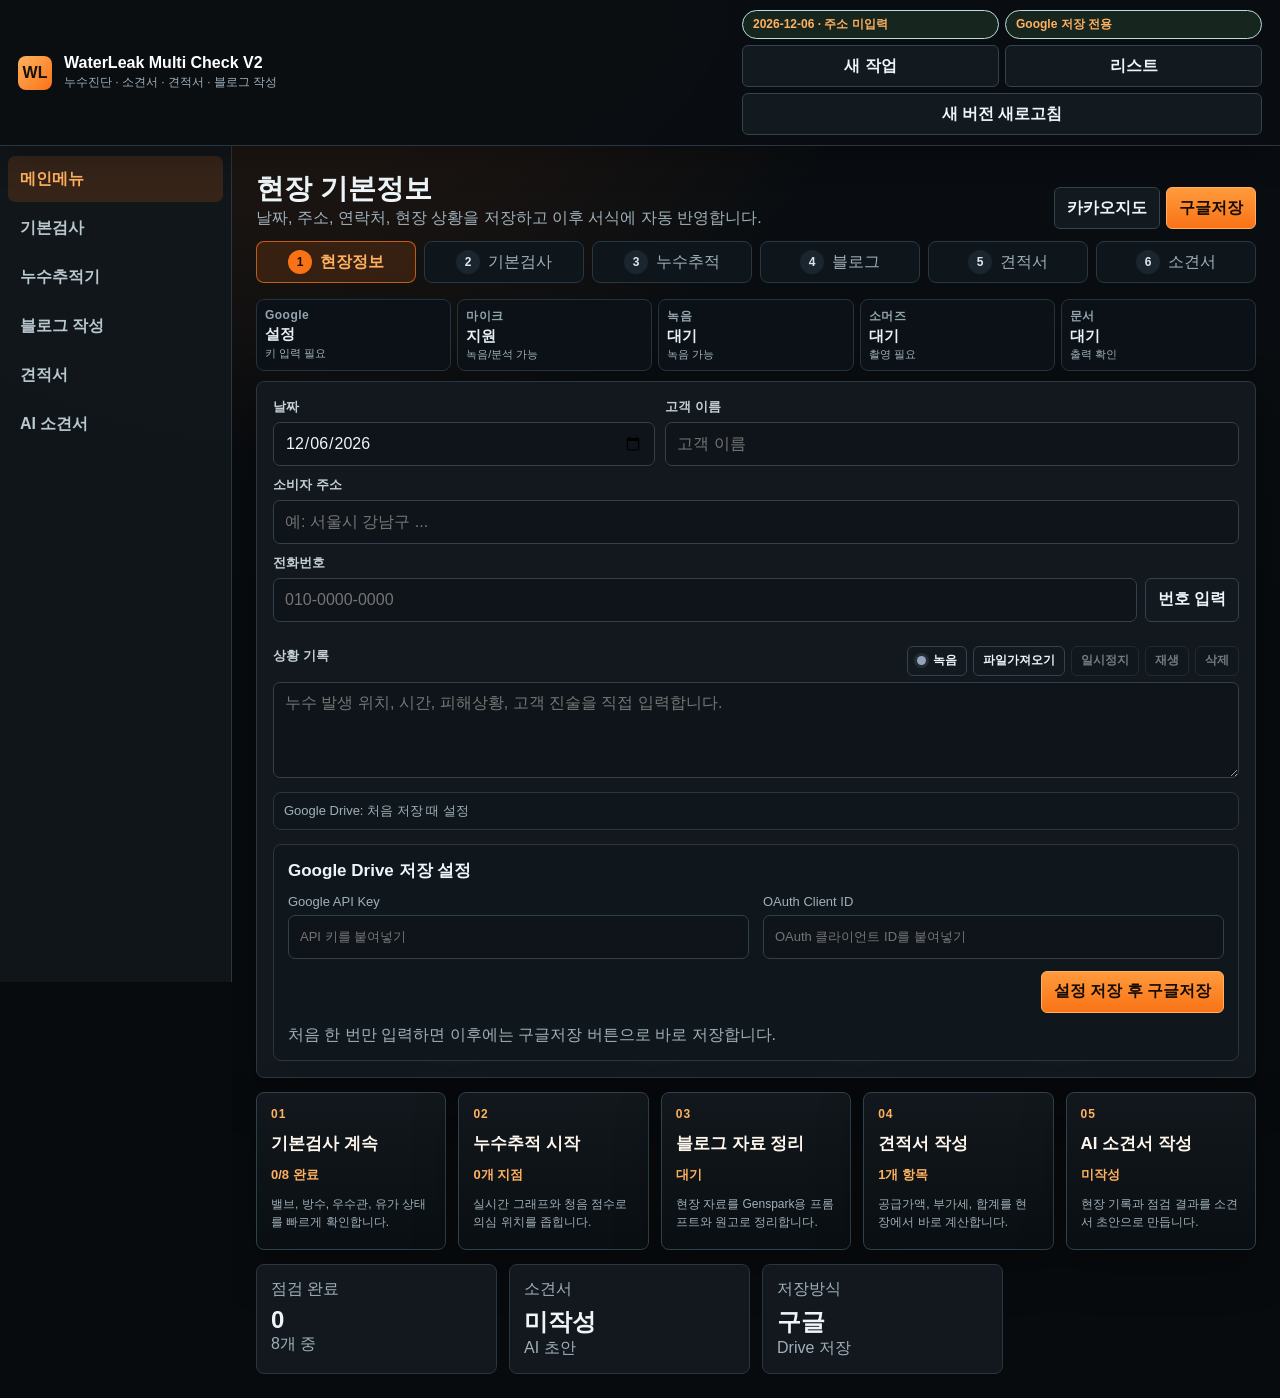
==== index.html @ 3a415f3c "Sync estimate labels for statement title" ====
<!doctype html>
<html lang="ko">
  <head>
    <meta charset="UTF-8" />
    <meta name="viewport" content="width=device-width, initial-scale=1.0" />
    <title>WaterLeak Multi Check V2</title>
    <meta name="theme-color" content="#080b0e" />
    <link rel="stylesheet" href="./styles.css?v=20260610-estimate-statement-labels" />
  </head>
  <body>
    <div id="app"></div>
    <script>
      window.addEventListener("error", function (event) {
        var app = document.getElementById("app");
        if (app && !app.innerHTML) {
          app.innerHTML = "<pre style=\"padding:16px;white-space:pre-wrap;color:#f87171;background:#080b0e;\">앱 실행 오류: " + event.message + "</pre>";
        }
      });
      window.addEventListener("unhandledrejection", function (event) {
        var app = document.getElementById("app");
        if (app && !app.innerHTML) {
          app.innerHTML = "<pre style=\"padding:16px;white-space:pre-wrap;color:#f87171;background:#080b0e;\">앱 실행 오류: " + (event.reason && event.reason.message ? event.reason.message : event.reason) + "</pre>";
        }
      });
    </script>
    <script src="./app.js?v=20260610-estimate-statement-labels"></script>
  </body>
</html>
---- styles.css ----
:root {
  --bg: #080b0e;
  --panel: #12181d;
  --panel-strong: #182129;
  --ink: #eef5f8;
  --muted: #9fb0ba;
  --line: #2a3640;
  --primary: #f97316;
  --primary-dark: #ea580c;
  --accent: #ff9b3d;
  --danger: #ef4444;
  --ok: #22c55e;
  --soft: #17251f;
  --blue: #38bdf8;
  --shadow: 0 18px 44px rgba(0, 0, 0, 0.34);
  --topbar-h: 64px;
  --sidebar-w: 232px;
}

* {
  box-sizing: border-box;
}

body {
  margin: 0;
  overflow-x: hidden;
  background:
    radial-gradient(circle at 22% -12%, rgba(249, 115, 22, 0.16), transparent 34%),
    linear-gradient(180deg, #0a0e12 0%, var(--bg) 48%);
  color: var(--ink);
  font-family: "Malgun Gothic", "Apple SD Gothic Neo", "Segoe UI", sans-serif;
}

button,
input,
select,
textarea {
  font: inherit;
}

button {
  cursor: pointer;
}

.shell {
  min-height: 100vh;
  max-width: 100vw;
  overflow-x: hidden;
}

.topbar {
  align-items: center;
  background: rgba(10, 14, 18, 0.95);
  border-bottom: 1px solid var(--line);
  box-shadow: 0 12px 30px rgba(0, 0, 0, 0.24);
  color: #fff;
  display: flex;
  gap: 16px;
  justify-content: space-between;
  min-height: var(--topbar-h);
  padding: 10px 18px;
  position: sticky;
  top: 0;
  z-index: 50;
  backdrop-filter: blur(14px);
}

.brand {
  align-items: center;
  display: flex;
  gap: 12px;
  min-width: 230px;
}

.brand-mark {
  align-items: center;
  background: linear-gradient(135deg, #ffb15f, #f97316);
  border-radius: 8px;
  color: #14100a;
  display: inline-flex;
  font-weight: 800;
  height: 34px;
  justify-content: center;
  width: 34px;
}

.brand small {
  color: #9fb0ba;
  display: block;
  font-size: 12px;
  margin-top: 2px;
}

.top-actions {
  align-items: center;
  display: grid;
  gap: 6px;
  grid-template-columns: repeat(2, minmax(0, 1fr));
  justify-content: flex-end;
  min-width: min(520px, 52vw);
}

.top-actions .status-pill {
  max-width: none;
  min-width: 0;
  overflow: hidden;
  text-overflow: ellipsis;
  white-space: nowrap;
}

.top-actions .btn {
  padding-left: 8px;
  padding-right: 8px;
  width: 100%;
}

.top-new-job {
  grid-column: 1;
}

.top-job-list {
  grid-column: 2;
}

.top-refresh {
  grid-column: 1 / -1;
}

.quick-list-backdrop {
  background: rgba(7, 19, 22, 0.48);
  inset: 0;
  padding: 14px;
  position: fixed;
  z-index: 120;
}

.quick-list-box {
  background: var(--panel);
  border: 1px solid var(--line);
  border-radius: 8px;
  box-shadow: 0 24px 70px rgba(15, 23, 42, 0.28);
  display: grid;
  gap: 12px;
  margin: 28px auto;
  max-height: calc(100vh - 56px);
  max-width: 1180px;
  overflow: auto;
  padding: 16px;
}

.quick-list-head {
  align-items: center;
  display: flex;
  gap: 12px;
  justify-content: space-between;
}

.quick-list-actions {
  display: flex;
  flex-wrap: wrap;
  gap: 6px;
  justify-content: flex-end;
}

.quick-list-search {
  align-items: center;
  display: grid;
  gap: 8px;
  grid-template-columns: minmax(180px, 1fr) auto auto auto;
}

.quick-list-search input {
  border: 1px solid var(--line);
  border-radius: 6px;
  min-height: 38px;
  padding: 8px 10px;
}

.phone-input-row {
  display: grid;
  gap: 8px;
  grid-template-columns: minmax(0, 1fr) auto;
}

.quick-list-head h2 {
  margin: 0 0 4px;
}

.quick-list-items {
  border-top: 1px solid var(--line);
  display: grid;
  gap: 6px;
  padding: 8px;
}

.quick-list-item {
  background: #10171c;
  border: 1px solid var(--line);
  border-radius: 6px;
  color: var(--ink);
  display: grid;
  gap: 8px;
  grid-template-columns: minmax(0, 1fr) auto;
  padding: 8px;
  text-align: left;
}

.quick-list-main {
  background: transparent;
  border: 0;
  color: inherit;
  cursor: pointer;
  display: grid;
  gap: 3px;
  min-width: 0;
  padding: 0;
  text-align: left;
}

.quick-list-item-actions {
  align-items: center;
  display: flex;
  gap: 6px;
}

.quick-list-item.active {
  background: rgba(249, 115, 22, 0.14);
  border-color: rgba(249, 115, 22, 0.7);
}

.quick-list-main strong,
.quick-list-main span {
  overflow: hidden;
  text-overflow: ellipsis;
  white-space: nowrap;
}

.quick-list-main span {
  color: var(--muted);
  font-size: 12px;
}

.quick-calendar-panel,
.quick-result-panel {
  background: #0f161b;
  border: 1px solid var(--line);
  border-radius: 8px;
  display: grid;
  gap: 10px;
  padding: 12px;
}

.quick-calendar-head {
  align-items: center;
  display: grid;
  gap: 8px;
  grid-template-columns: auto 1fr auto;
}

.quick-calendar-head h3,
.quick-result-panel h3,
.quick-date-results h3 {
  margin: 0;
  text-align: center;
}

.quick-calendar-weekdays,
.quick-calendar-grid {
  display: grid;
  gap: 6px;
  grid-template-columns: repeat(7, minmax(0, 1fr));
}

.quick-calendar-weekdays b {
  color: var(--muted);
  font-size: 12px;
  text-align: center;
}

.quick-calendar-day {
  background: #11191f;
  border: 1px solid var(--line);
  border-radius: 7px;
  color: var(--ink);
  display: grid;
  gap: 3px;
  min-height: 58px;
  padding: 7px;
  text-align: left;
}

.quick-calendar-day:disabled {
  color: #9ca3af;
}

.quick-calendar-day.has-work {
  background: rgba(249, 115, 22, 0.15);
  border-color: rgba(249, 115, 22, 0.62);
  cursor: pointer;
}

.quick-calendar-day.selected {
  box-shadow: 0 0 0 3px rgba(249, 115, 22, 0.22);
}

.quick-calendar-day strong {
  color: #ffb15f;
  font-size: 13px;
}

.quick-calendar-day.empty {
  background: transparent;
  border: 0;
}

.quick-date-results {
  background: #10171c;
  border: 1px solid var(--line);
  border-radius: 8px;
  display: grid;
  gap: 8px;
  padding: 10px;
}

.layout {
  display: grid;
  grid-template-columns: var(--sidebar-w) 1fr;
}

.sidebar {
  background: rgba(17, 22, 27, 0.96);
  border-right: 1px solid var(--line);
  color: #fff;
  min-height: calc(100vh - var(--topbar-h));
  padding: 10px 8px;
  position: sticky;
  top: var(--topbar-h);
  height: calc(100vh - var(--topbar-h));
  overflow-y: auto;
}

.nav-button {
  align-items: center;
  background: transparent;
  border: 0;
  border-radius: 7px;
  color: #b9c8cf;
  display: flex;
  gap: 8px;
  min-height: 46px;
  padding: 10px 12px;
  text-align: left;
  width: 100%;
  font-weight: 700;
  line-height: 1.35;
  margin-bottom: 3px;
  overflow: visible;
}

.nav-button:hover,
.nav-button.active {
  background: rgba(249, 115, 22, 0.16);
  color: #ffb15f;
}

.content {
  overflow: clip;
  padding: 22px;
  touch-action: pan-y;
}

.view-stage {
  animation-duration: 450ms;
  animation-fill-mode: both;
  animation-timing-function: cubic-bezier(0.2, 0.78, 0.22, 1);
  min-height: calc(100vh - 106px);
  min-width: 0;
  will-change: transform, opacity;
}

.panel,
.card,
.field,
.section-head,
.toolbar,
.command-deck,
.tracker-v2-workbench,
.pdf-preview-page,
.estimate-form {
  min-width: 0;
}

.view-stage.slide-in-right {
  animation-name: slideInFromRight;
}

.view-stage.slide-in-left {
  animation-name: slideInFromLeft;
}

.view-stage.slide-out-left {
  animation-name: slideOutToLeft;
}

.view-stage.slide-out-right {
  animation-name: slideOutToRight;
}

@keyframes slideInFromRight {
  from {
    opacity: 0.68;
    transform: translateX(46px);
  }
  to {
    opacity: 1;
    transform: translateX(0);
  }
}

@keyframes slideInFromLeft {
  from {
    opacity: 0.68;
    transform: translateX(-46px);
  }
  to {
    opacity: 1;
    transform: translateX(0);
  }
}

@keyframes slideOutToLeft {
  from {
    opacity: 1;
    transform: translateX(0);
  }
  to {
    opacity: 0.68;
    transform: translateX(-46px);
  }
}

@keyframes slideOutToRight {
  from {
    opacity: 1;
    transform: translateX(0);
  }
  to {
    opacity: 0.68;
    transform: translateX(46px);
  }
}

.section-head {
  align-items: flex-end;
  display: flex;
  gap: 14px;
  justify-content: space-between;
  margin-bottom: 16px;
}

.section-head > div:first-child {
  min-width: 220px;
}

.field-step-strip {
  display: grid;
  gap: 8px;
  grid-template-columns: repeat(6, minmax(0, 1fr));
  margin: -4px 0 16px;
}

.field-step-strip button {
  align-items: center;
  background: #0f161b;
  border: 1px solid #283842;
  border-radius: 8px;
  color: var(--muted);
  cursor: pointer;
  display: flex;
  gap: 8px;
  justify-content: center;
  min-height: 42px;
  padding: 8px 10px;
  white-space: nowrap;
}

.field-step-strip b {
  align-items: center;
  background: #1b252d;
  border-radius: 999px;
  color: #d9e6eb;
  display: inline-flex;
  flex: 0 0 auto;
  font-size: 12px;
  height: 24px;
  justify-content: center;
  width: 24px;
}

.field-step-strip button.active {
  background: rgba(249, 115, 22, 0.15);
  border-color: rgba(249, 115, 22, 0.72);
  color: #ffb15f;
  font-weight: 900;
}

.field-step-strip button.active b {
  background: #f97316;
  color: #160d05;
}

.command-deck {
  display: grid;
  gap: 12px;
  grid-template-columns: repeat(5, minmax(0, 1fr));
  margin-top: 14px;
}

.command-card {
  background:
    linear-gradient(180deg, rgba(18, 24, 29, 0.98), rgba(10, 15, 19, 0.98)),
    radial-gradient(circle at 100% 0%, rgba(249, 115, 22, 0.14), transparent 34%);
  border: 1px solid #2f414c;
  border-radius: 8px;
  box-shadow: var(--shadow);
  color: var(--ink);
  display: grid;
  gap: 8px;
  min-height: 158px;
  padding: 14px;
  text-align: left;
}

.command-card span {
  color: #ffb15f;
  font-size: 12px;
  font-weight: 900;
  letter-spacing: 0.08em;
}

.command-card strong {
  color: #fff7ed;
  font-size: 17px;
}

.command-card b {
  color: #ffb15f;
  font-size: 13px;
}

.command-card small {
  color: var(--muted);
  font-size: 12px;
  line-height: 1.55;
}

.command-card:hover,
.command-card:focus-visible {
  border-color: rgba(249, 115, 22, 0.75);
  outline: none;
  transform: translateY(-1px);
}

h1,
h2,
h3 {
  margin: 0;
}

h1 {
  font-size: 28px;
  letter-spacing: 0;
}

h2 {
  font-size: 19px;
}

h3 {
  font-size: 16px;
}

p {
  margin: 0;
}

.muted {
  color: var(--muted);
}

.grid {
  display: grid;
  gap: 14px;
}

.grid.two {
  grid-template-columns: repeat(2, minmax(0, 1fr));
}

.grid.three {
  grid-template-columns: repeat(3, minmax(0, 1fr));
}

.info-grid {
  display: grid;
  gap: 10px;
  grid-template-columns: minmax(140px, 0.8fr) minmax(260px, 2fr) minmax(160px, 1fr);
}

.dashboard-info-grid {
  grid-template-columns: minmax(140px, 0.8fr) minmax(220px, 1.2fr);
}

.dashboard-info-grid .info-address,
.dashboard-info-grid .info-phone {
  grid-column: 1 / -1;
}

.field-readiness-panel {
  display: grid;
  gap: 6px;
  grid-template-columns: repeat(5, minmax(0, 1fr));
  margin-bottom: 10px;
}

.field-readiness-panel div {
  background: #0b1116;
  border: 1px solid #24343d;
  border-radius: 8px;
  display: grid;
  gap: 2px;
  min-height: 64px;
  padding: 8px;
}

.field-readiness-panel div.attention {
  background: rgba(249, 115, 22, 0.1);
  border-color: rgba(249, 115, 22, 0.44);
}

.field-readiness-panel span {
  color: #91a5ae;
  font-size: 12px;
  font-weight: 800;
  letter-spacing: 0.04em;
}

.field-readiness-panel b {
  color: #e7f0f3;
  font-size: 15px;
}

.field-readiness-panel div.attention b {
  color: #ffb15f;
}

.field-readiness-panel small {
  color: var(--muted);
  font-size: 11px;
  line-height: 1.25;
}

.panel,
.card {
  background: var(--panel);
  border: 1px solid var(--line);
  border-radius: 8px;
  box-shadow: var(--shadow);
}

.panel {
  padding: 16px;
}

.card {
  padding: 14px;
}

.field {
  display: grid;
  gap: 6px;
}

.field-head {
  align-items: center;
  display: flex;
  gap: 10px;
  justify-content: space-between;
}

.field label {
  color: #c4d0d6;
  font-size: 13px;
  font-weight: 700;
}

input,
select,
textarea {
  background: #0e1419;
  border: 1px solid #31404a;
  border-radius: 7px;
  color: var(--ink);
  min-height: 44px;
  padding: 10px 11px;
  width: 100%;
}

textarea {
  min-height: 96px;
  resize: vertical;
}

textarea[data-job-field="report"] {
  min-height: min(64vh, 680px);
}

.toolbar {
  align-items: center;
  display: flex;
  flex-wrap: wrap;
  gap: 6px;
  justify-content: flex-end;
}

.toolbar-break {
  flex-basis: 100%;
  height: 0;
}

.toolbar-fill {
  flex: 1 1 auto;
}

.tracker-toolbar {
  display: grid;
  grid-template-columns: minmax(180px, 1fr) minmax(160px, 0.8fr) minmax(180px, auto) auto auto auto auto;
  width: 100%;
}

.tracker-analysis-btn {
  width: 100%;
}

.pipe-material-btn {
  align-content: center;
  display: grid;
  gap: 1px;
  line-height: 1.1;
  min-height: 42px;
  width: 100%;
}

.pipe-material-btn span {
  color: var(--muted);
  font-size: 11px;
  font-weight: 700;
}

.pipe-material-btn strong {
  color: var(--ink);
  font-size: 14px;
}

.mini-actions {
  display: flex;
  flex-wrap: wrap;
  gap: 6px;
  margin-top: 10px;
}

.mini-actions .btn {
  font-size: 12px;
  min-height: 30px;
  padding: 5px 9px;
}

.record-btn,
.clear-btn {
  align-items: center;
}

.voice-icon {
  border-radius: 50%;
  display: inline-block;
  height: 9px;
  width: 9px;
}

.voice-icon.red {
  background: #dc2626;
  box-shadow: 0 0 0 3px rgba(220, 38, 38, 0.14);
}

.voice-icon.blue {
  background: #2563eb;
  box-shadow: 0 0 0 3px rgba(37, 99, 235, 0.16);
}

.voice-icon.pulse {
  animation: recordingPulse 0.95s ease-in-out infinite;
}

.voice-icon.idle {
  background: #94a3b8;
  box-shadow: 0 0 0 3px rgba(148, 163, 184, 0.14);
}

@keyframes recordingPulse {
  0%,
  100% {
    box-shadow: 0 0 0 3px rgba(37, 99, 235, 0.18);
    transform: scale(1);
  }
  50% {
    box-shadow: 0 0 0 7px rgba(37, 99, 235, 0.28);
    transform: scale(1.16);
  }
}

.record-btn {
  border-color: #fecaca;
  color: #b91c1c;
}

.record-btn.saved {
  border-color: #bfdbfe;
  color: #1d4ed8;
}

.record-btn.recording {
  background: #fff1f2;
}

.listen-btn {
  border-color: #bfdbfe;
  color: #1d4ed8;
}

.pause-btn {
  border-color: #fde68a;
  color: #92400e;
}

.clear-btn {
  border-color: #e5e7eb;
  color: #4b5563;
}

.btn:disabled {
  cursor: default;
  opacity: 0.45;
}

.app-toast {
  background: rgba(15, 23, 42, 0.94);
  border-radius: 8px;
  bottom: 24px;
  box-shadow: 0 12px 28px rgba(15, 23, 42, 0.24);
  color: #fff;
  font-weight: 700;
  left: 50%;
  max-width: min(520px, calc(100vw - 32px));
  opacity: 0;
  padding: 12px 16px;
  pointer-events: none;
  position: fixed;
  text-align: center;
  transform: translate(-50%, 12px);
  transition: opacity 160ms ease, transform 160ms ease;
  z-index: 100;
}

.app-toast.show {
  opacity: 1;
  transform: translate(-50%, 0);
}


.btn {
  align-items: center;
  border: 1px solid transparent;
  border-radius: 6px;
  display: inline-flex;
  gap: 7px;
  justify-content: center;
  min-height: 42px;
  padding: 9px 12px;
  white-space: nowrap;
  font-weight: 800;
}

.import-file-btn {
  cursor: pointer;
  position: relative;
}

.import-file-btn input {
  height: 1px;
  opacity: 0;
  pointer-events: none;
  position: absolute;
  width: 1px;
}

.audio-input-status {
  background: #121a20;
  border: 1px solid #34434d;
  border-radius: 6px;
  color: var(--ink);
  display: inline-flex;
  align-items: center;
  justify-content: center;
  font-weight: 800;
  line-height: 1.2;
  max-width: 100%;
  min-height: 42px;
  min-width: 170px;
  overflow: hidden;
  padding: 8px 10px;
  text-overflow: ellipsis;
  white-space: nowrap;
}

.audio-input-status.ready {
  background: rgba(34, 197, 94, 0.14);
  border-color: rgba(34, 197, 94, 0.55);
  color: #bbf7d0;
}

.audio-input-status.warn {
  background: rgba(239, 68, 68, 0.13);
  border-color: rgba(239, 68, 68, 0.56);
  color: #fecaca;
}

.btn.primary {
  background: linear-gradient(180deg, #ff9b3d, var(--primary));
  color: #160d05;
  border-color: #ffb15f;
}

.btn.primary:hover {
  background: var(--primary-dark);
}

.btn.ghost {
  background: #121a20;
  border-color: #34434d;
  color: var(--ink);
}

.btn.warn {
  background: #2a1511;
  border-color: #9a3412;
  color: var(--danger);
}

.status-pill {
  align-items: center;
  background: var(--soft);
  border: 1px solid #b8ded8;
  border-radius: 999px;
  color: #ffb15f;
  display: inline-flex;
  font-size: 12px;
  font-weight: 700;
  min-height: 28px;
  padding: 5px 10px;
}

.check-list {
  display: grid;
  gap: 8px;
}

.check-row {
  align-items: center;
  background: #10171c;
  border: 1px solid var(--line);
  border-radius: 8px;
  display: grid;
  gap: 8px;
  grid-template-columns: auto 1fr minmax(132px, 0.28fr);
  padding: 10px 12px;
}

.check-row:first-of-type {
  background: rgba(249, 115, 22, 0.11);
  border-color: rgba(249, 115, 22, 0.5);
}

.check-row input[type="checkbox"] {
  height: 20px;
  margin: 2px 0 0;
  min-height: 20px;
  width: 20px;
}

.check-row strong {
  display: block;
  margin-bottom: 4px;
}

.pipe-leak-type-box {
  align-items: center;
  background: rgba(249, 115, 22, 0.08);
  border: 1px solid rgba(249, 115, 22, 0.32);
  border-radius: 8px;
  display: flex;
  flex-wrap: wrap;
  gap: 8px;
  margin-top: 10px;
  padding: 8px;
}

.pipe-leak-type-box > span {
  color: #ffb15f;
  flex: 1 0 100%;
  font-size: 12px;
  font-weight: 800;
}

.pipe-leak-type-box label {
  align-items: center;
  background: #10171c;
  border: 1px solid #2f414c;
  border-radius: 999px;
  color: #d9e6eb;
  display: inline-flex;
  gap: 5px;
  min-height: 34px;
  padding: 5px 10px;
}

.pipe-leak-type-box input {
  min-height: auto;
  width: auto;
}

.check-result select {
  min-height: 36px;
  padding: 7px 9px;
}

.meter-cards {
  display: grid;
  gap: 12px;
  grid-template-columns: repeat(4, minmax(0, 1fr));
}

.metric {
  background: var(--panel);
  border: 1px solid var(--line);
  border-radius: 8px;
  padding: 14px;
}

.metric b {
  display: block;
  font-size: 24px;
  margin-top: 6px;
}

.split {
  display: grid;
  gap: 14px;
  grid-template-columns: 1.25fr 0.75fr;
}

.audio-panel {
  background:
    linear-gradient(180deg, rgba(22, 30, 36, 0.98), rgba(7, 13, 17, 0.98)),
    radial-gradient(circle at 82% 0%, rgba(249, 115, 22, 0.18), transparent 32%);
  border: 1px solid #2f4652;
  border-radius: 8px;
  color: #e8fbff;
  padding: 16px;
  box-shadow: inset 0 0 0 1px rgba(255, 255, 255, 0.03), 0 18px 44px rgba(0, 0, 0, 0.28);
}

.audio-panel-head {
  align-items: center;
  display: grid;
  gap: 10px;
  grid-template-columns: minmax(0, 1fr) minmax(156px, 310px);
  margin-bottom: 10px;
}

.audio-panel-head h2 {
  min-width: 0;
}

.peak-status {
  display: block;
  font-size: clamp(10px, 2.6vw, 12px);
  line-height: 1.1;
  max-width: 100%;
  min-height: 34px;
  overflow: hidden;
  padding: 10px 9px;
  text-align: center;
  text-overflow: ellipsis;
  white-space: nowrap;
}

.spectrum-wrap {
  position: relative;
}

.leak-score-overlay {
  align-items: center;
  background: rgba(7, 13, 17, 0.88);
  border: 1px solid rgba(159, 194, 200, 0.45);
  border-radius: 12px;
  box-shadow: 0 10px 24px rgba(0, 0, 0, 0.24);
  display: grid;
  gap: 6px;
  justify-items: center;
  padding: 9px;
  position: absolute;
  right: 12px;
  top: 12px;
  z-index: 2;
}

.leak-ai-panel {
  margin-top: 14px;
  background: linear-gradient(180deg, #151d23, #10171c);
}

.leak-ai-head,
.leak-point-item {
  align-items: center;
  display: flex;
  gap: 12px;
  justify-content: space-between;
}

.leak-ai-head {
  margin-bottom: 14px;
}

.leak-ai-head h2,
.leak-point-list h3 {
  margin: 0 0 4px;
}

.leak-risk-badge {
  border-radius: 999px;
  font-size: 13px;
  font-weight: 800;
  padding: 8px 12px;
  white-space: nowrap;
}

.risk-green {
  background: #dcfce7;
  color: #166534;
}

.risk-yellow {
  background: #fef9c3;
  color: #854d0e;
}

.risk-orange {
  background: #ffedd5;
  box-shadow: 0 0 0 4px rgba(249, 115, 22, 0.12);
  color: #c2410c;
}

.risk-danger {
  background: #fee2e2;
  box-shadow: 0 0 0 4px rgba(239, 68, 68, 0.14);
  color: #b91c1c;
}

.leak-score-circle {
  align-items: center;
  background: conic-gradient(var(--score-color, #22c55e) 0deg, var(--score-color, #22c55e) var(--score-deg, 0deg), #e2e8f0 var(--score-deg, 0deg));
  border-radius: 50%;
  color: #0f172a;
  display: flex;
  flex: 0 0 auto;
  height: 96px;
  justify-content: center;
  position: relative;
  width: 96px;
}

.leak-score-circle[data-risk="orange"] {
  box-shadow: 0 0 0 5px rgba(249, 115, 22, 0.18), 0 0 26px rgba(249, 115, 22, 0.22);
}

.leak-score-circle[data-risk="red"] {
  box-shadow: 0 0 0 5px rgba(239, 68, 68, 0.18), 0 0 30px rgba(239, 68, 68, 0.28);
}

.leak-score-circle::before {
  background: #fff;
  border-radius: 50%;
  content: "";
  inset: 9px;
  position: absolute;
}

.leak-score-circle span,
.leak-score-circle small {
  font-weight: 900;
  position: relative;
  z-index: 1;
}

.leak-score-circle span {
  font-size: 30px;
}

.leak-metrics-grid {
  display: grid;
  gap: 10px;
  grid-template-columns: repeat(4, minmax(0, 1fr));
  margin-bottom: 12px;
}

.leak-metrics-grid div {
  background: #0c1217;
  border: 1px solid #263640;
  border-radius: 8px;
  padding: 10px;
}

.leak-metrics-grid span,
.leak-point-item span {
  color: var(--muted);
  display: block;
  font-size: 12px;
}

.leak-save-row {
  display: grid;
  gap: 8px;
  grid-template-columns: minmax(160px, 1fr) auto;
  margin-bottom: 14px;
}

.leak-save-row input {
  border: 1px solid var(--line);
  border-radius: 6px;
  min-height: 38px;
  padding: 8px 10px;
}

.leak-point-list {
  display: grid;
  gap: 8px;
}

.leak-point-item {
  border: 1px solid var(--line);
  border-radius: 8px;
  padding: 10px;
  background: #0f161b;
}

.leak-point-item.green {
  background: rgba(34, 197, 94, 0.13);
}

.leak-point-item.yellow {
  background: rgba(234, 179, 8, 0.14);
}

.leak-point-item.orange {
  background: rgba(249, 115, 22, 0.15);
  border-color: #fdba74;
}

.leak-point-item.red {
  background: rgba(239, 68, 68, 0.16);
  border-color: #fca5a5;
}

.v2-kicker {
  color: #ffb15f;
  font-size: 11px;
  font-weight: 900;
  letter-spacing: 0.08em;
}

.tracker-v2-workbench {
  display: grid;
  gap: 12px;
  grid-template-columns: repeat(2, minmax(0, 1fr));
  margin-top: 14px;
}

.v2-screen {
  background:
    linear-gradient(180deg, rgba(18, 24, 29, 0.98), rgba(10, 15, 19, 0.98)),
    radial-gradient(circle at 92% 0%, rgba(249, 115, 22, 0.12), transparent 34%);
  border: 1px solid #2f414c;
  border-radius: 8px;
  box-shadow: var(--shadow);
  display: grid;
  gap: 12px;
  min-height: 238px;
  padding: 16px;
}

.v2-screen h3 {
  color: #fff7ed;
  font-size: 18px;
  margin-bottom: 4px;
}

.v2-screen p {
  color: var(--muted);
  font-size: 13px;
  line-height: 1.6;
}

.v2-capture-box {
  align-items: center;
  background: #0a1014;
  border: 1px dashed #5a6b75;
  border-radius: 8px;
  color: #d9e6eb;
  display: flex;
  justify-content: space-between;
  min-height: 62px;
  padding: 12px;
}

.v2-capture-box input {
  max-width: 210px;
}

.v2-file-analysis-grid {
  display: grid;
  gap: 8px;
  grid-template-columns: repeat(2, minmax(0, 1fr));
}

.v2-save-line {
  align-items: center;
  display: flex;
  justify-content: flex-start;
  min-height: 62px;
}

.somers-action {
  background: #ff7a00;
  border-color: #ffd0a1;
  box-shadow: 0 0 0 2px rgba(7, 16, 20, 0.95), 0 8px 18px rgba(255, 122, 0, 0.34);
  color: #160d05;
  width: 100%;
}

.somers-action:disabled {
  background: #ff7a00;
  border-color: #ffd0a1;
  color: #160d05;
  opacity: 1;
}

.somers-action:not(:disabled):hover {
  background: #ff8f24;
}

.v2-capture-status {
  display: grid;
  gap: 8px;
}

.v2-capture-status span {
  align-items: center;
  background: #11191f;
  border: 1px solid #24343c;
  border-radius: 8px;
  color: #9fb1b8;
  display: flex;
  justify-content: space-between;
  min-height: 44px;
  padding: 10px 12px;
}

.v2-capture-status b {
  color: #f97316;
}

.v2-capture-status img {
  aspect-ratio: 16 / 9;
  background: #05080a;
  border: 1px solid #263943;
  border-radius: 8px;
  object-fit: cover;
  width: 100%;
}

.v2-analyze-row {
  align-items: center;
  background: rgba(249, 115, 22, 0.08);
  border: 1px solid rgba(249, 115, 22, 0.28);
  border-radius: 8px;
  display: grid;
  gap: 8px;
  grid-template-columns: 1fr;
  padding: 10px;
}

.v2-analyze-row span {
  color: #ffcf9c;
  font-size: 12px;
  font-weight: 800;
  line-height: 1.45;
}

.v2-analyze-row.sound {
  background: rgba(56, 189, 248, 0.08);
  border-color: rgba(56, 189, 248, 0.28);
}

.v2-analyze-row.sound span {
  color: #bae6fd;
}

.v2-ocr-grid,
.v2-save-checks {
  display: grid;
  gap: 8px;
}

.v2-ocr-grid {
  grid-template-columns: repeat(2, minmax(0, 1fr));
}

.v2-ocr-grid span,
.v2-ocr-grid label,
.v2-save-checks span,
.v2-save-checks label {
  background: #0a1014;
  border: 1px solid #2b3b45;
  border-radius: 8px;
  color: var(--muted);
  display: grid;
  gap: 8px;
  min-height: 42px;
  padding: 10px;
}

.v2-ocr-grid b,
.v2-save-checks b {
  color: #ffb15f;
}

.v2-ocr-grid input,
.v2-ocr-grid textarea,
.v2-save-checks input,
.v2-save-checks textarea {
  background: #11191f;
  border-color: #334650;
  margin-top: 4px;
}

.v2-ocr-grid textarea {
  min-height: 76px;
}

.v2-save-checks textarea {
  min-height: 82px;
}

.v2-compare-table {
  display: grid;
  gap: 8px;
  grid-template-columns: repeat(4, minmax(0, 1fr));
}

.v2-compare-table div {
  background: #0a1014;
  border: 1px solid #2b3b45;
  border-radius: 8px;
  display: grid;
  gap: 4px;
  min-height: 104px;
  padding: 10px;
  text-align: center;
}

.v2-compare-table div.filled {
  background: rgba(249, 115, 22, 0.14);
  border-color: rgba(249, 115, 22, 0.62);
}

.v2-compare-table strong {
  color: #ffb15f;
  font-size: 20px;
}

.v2-compare-table span {
  color: var(--muted);
  font-size: 12px;
}

.v2-compare-table b {
  color: #fff7ed;
}

canvas {
  background: #05090c;
  border: 1px solid #34505c;
  border-radius: 7px;
  display: block;
  height: clamp(280px, 34vh, 390px);
  width: 100%;
}

.pressure-dial {
  align-items: center;
  background: conic-gradient(var(--primary) 0deg, var(--accent) 210deg, #dce7ea 210deg);
  border-radius: 50%;
  display: flex;
  height: 164px;
  justify-content: center;
  margin: 8px auto;
  width: 164px;
}

.pressure-dial span {
  align-items: center;
  background: #10171c;
  border-radius: 50%;
  display: flex;
  flex-direction: column;
  font-size: 13px;
  height: 114px;
  justify-content: center;
  width: 114px;
}

.pressure-dial b {
  font-size: 28px;
}

.list {
  border: 1px solid var(--line);
  border-radius: 8px;
  overflow: hidden;
}

.list-item {
  align-items: center;
  background: #10171c;
  border-bottom: 1px solid var(--line);
  display: grid;
  gap: 10px;
  grid-template-columns: 116px 1fr auto;
  padding: 12px;
}

.list-item:last-child {
  border-bottom: 0;
}

.preview {
  background: var(--panel);
  border: 1px solid var(--line);
  border-radius: 8px;
  line-height: 1.7;
  min-height: 260px;
  padding: 18px;
  white-space: pre-wrap;
}

.blog-preview-panel .section-head.compact {
  align-items: center;
  margin-bottom: 12px;
}

.blog-preview {
  min-height: 430px;
}

.blog-main-toolbar {
  display: grid;
  flex: 1 1 360px;
  grid-template-columns: repeat(auto-fit, minmax(138px, 1fr));
  justify-content: stretch;
  max-width: 620px;
  width: 100%;
}

.blog-main-toolbar .btn {
  min-width: 0;
  overflow: hidden;
  padding-left: 8px;
  padding-right: 8px;
  text-overflow: ellipsis;
  width: 100%;
}

.custom-blog-panel {
  margin-bottom: 12px;
}

.custom-blog-panel[open] {
  display: grid;
  gap: 12px;
}

.custom-blog-summary {
  background: var(--panel);
  border: 1px solid var(--line);
  border-radius: 8px;
  color: var(--ink);
  cursor: pointer;
  font-weight: 700;
  list-style: none;
  padding: 11px 14px;
}

.custom-blog-summary::-webkit-details-marker {
  display: none;
}

.custom-blog-summary::before {
  content: "+";
  color: var(--primary);
  display: inline-block;
  font-weight: 900;
  margin-right: 8px;
}

.custom-blog-panel[open] .custom-blog-summary::before {
  content: "-";
}

.custom-blog-grid {
  display: grid;
  gap: 10px;
  grid-template-columns: repeat(2, minmax(0, 1fr));
}

.custom-blog-actions {
  background: #10171c;
  border: 1px solid var(--line);
  border-radius: 8px;
  display: grid;
  gap: 8px;
  grid-template-columns: repeat(2, minmax(0, 1fr));
  justify-content: stretch;
  margin-top: 4px;
  padding: 10px;
}

.custom-blog-actions .btn {
  min-width: 0;
  width: 100%;
}

.custom-blog-grid .inline-input {
  min-height: 42px;
}

.keyword-input {
  align-items: center;
  background: #0e1419;
  border: 1px solid #31404a;
  border-radius: 7px;
  display: grid;
  gap: 8px;
  grid-template-columns: auto minmax(0, 1fr);
  min-height: 42px;
  padding: 0 10px;
}

.keyword-input span {
  color: #ffb15f;
  font-weight: 800;
  white-space: nowrap;
}

.keyword-input input {
  border: 0;
  min-height: 40px;
  padding: 8px 0;
}

.keyword-input input:focus {
  outline: none;
}

.blog-editor-screen {
  background: #080b0e;
  display: grid;
  grid-template-rows: auto auto 1fr;
  inset: 0;
  position: fixed;
  z-index: 80;
}

.blog-editor-bar,
.blog-editor-tools {
  align-items: center;
  background: #10171c;
  border-bottom: 1px solid var(--line);
  display: flex;
  gap: 8px;
  min-height: 48px;
  padding: 6px 10px;
}

.blog-editor-bar {
  overflow-x: auto;
  overflow-y: hidden;
  scrollbar-width: thin;
  white-space: nowrap;
}

.blog-editor-bar .toolbar {
  display: flex;
  flex: 1 0 max-content;
  flex-wrap: nowrap;
  justify-content: flex-start;
  min-width: max-content;
}

.blog-editor-bar .toolbar .btn {
  flex: 0 0 auto;
  min-width: max-content;
  width: auto;
}

.blog-link {
  color: #fff;
  font-weight: 900;
  min-width: 30px;
  padding-left: 9px;
  padding-right: 9px;
}

.blog-link.naver {
  background: #03c75a;
  border-color: #03c75a;
}

.blog-link.tistory {
  background: #ef4444;
  border-color: #ef4444;
}

.blog-link.daangn {
  background: #f97316;
  border-color: #f97316;
}

.blog-editor-tools {
  flex-wrap: nowrap;
  justify-content: flex-start;
  overflow-x: auto;
  overflow-y: hidden;
  scrollbar-width: thin;
  white-space: nowrap;
}

.blog-editor-tools .btn {
  flex: 0 0 auto;
  min-height: 30px;
  padding: 5px 8px;
}

.emoji-picker {
  align-items: center;
  background: rgba(16, 23, 28, 0.98);
  border: 1px solid var(--line);
  border-radius: 10px 10px 0 0;
  bottom: 0;
  box-shadow: 0 -12px 28px rgba(15, 23, 42, 0.16);
  display: grid;
  grid-auto-flow: column;
  grid-template-rows: repeat(3, 34px);
  gap: 6px;
  left: 50%;
  max-height: 128px;
  max-width: min(900px, 100vw);
  overflow-x: auto;
  overflow-y: hidden;
  padding: 7px 10px;
  position: fixed;
  scrollbar-width: thin;
  transform: translateX(-50%);
  white-space: nowrap;
  width: 100%;
  z-index: 95;
}

.emoji-picker[hidden] {
  display: none;
}

.emoji-btn {
  background: #121a20;
  border: 1px solid var(--line);
  border-radius: 6px;
  flex: 0 0 auto;
  font-size: 18px;
  height: 32px;
  min-height: 32px;
  padding: 3px 8px;
  width: 36px;
}

.blog-editor-page {
  background: var(--panel);
  border: 1px solid var(--line);
  box-shadow: var(--shadow);
  font-size: 17px;
  line-height: 1.75;
  margin: 8px auto;
  max-width: 900px;
  min-height: calc(100vh - 122px);
  outline: none;
  overflow: auto;
  padding: 18px;
  width: min(100% - 16px, 900px);
}

.blog-editor-page h2 {
  font-size: 24px;
  margin: 18px 0 8px;
}

.file-box {
  align-items: center;
  background: #10171c;
  border: 1px dashed #4a5b66;
  border-radius: 8px;
  display: flex;
  gap: 10px;
  justify-content: space-between;
  min-height: 54px;
  padding: 10px;
}

.hidden-input {
  height: 1px;
  opacity: 0;
  overflow: hidden;
  position: absolute;
  width: 1px;
}

.photo-strip {
  align-items: center;
  background: #10171c;
  border: 1px dashed #4a5b66;
  border-radius: 8px;
  display: flex;
  flex-wrap: wrap;
  gap: 8px;
  min-height: 44px;
  padding: 9px;
}

.photo-strip span {
  background: #0e1419;
  border: 1px solid var(--line);
  border-radius: 999px;
  color: var(--ink);
  font-size: 12px;
  padding: 5px 9px;
}

.drive-status {
  background: #10171c;
  border: 1px solid var(--line);
  border-radius: 8px;
  color: var(--muted);
  font-size: 13px;
  padding: 9px 10px;
}

.drive-setup {
  background: #10171c;
  border: 1px solid var(--line);
  border-radius: 8px;
  display: grid;
  gap: 12px;
  padding: 14px;
}

.drive-setup h2 {
  font-size: 17px;
  margin: 0;
}

.drive-setup label {
  color: var(--muted);
  display: grid;
  gap: 6px;
  font-size: 13px;
}

.map-canvas {
  background: #10171c;
  border: 1px solid var(--line);
  border-radius: 8px;
  height: 320px;
  overflow: hidden;
  width: 100%;
}

.table {
  border-collapse: collapse;
  width: 100%;
}

.table th,
.table td {
  border-bottom: 1px solid var(--line);
  padding: 10px;
  text-align: left;
  vertical-align: top;
}

.table th {
  color: #c4d0d6;
  font-size: 13px;
}

.print-area {
  background: var(--panel);
  border: 1px solid var(--line);
  border-radius: 8px;
  padding: 22px;
}

.print-only {
  display: none;
}

.pdf-preview-panel {
  margin-top: 14px;
}

.pdf-preview-page {
  background: #ffffff;
  border: 1px solid #d1d5db;
  border-radius: 8px;
  box-shadow: 0 20px 48px rgba(0, 0, 0, 0.28);
  color: #111827;
  font-family: "Malgun Gothic", Arial, sans-serif;
  line-height: 1.55;
  margin: 12px auto 0;
  max-height: 720px;
  max-width: 820px;
  overflow: auto;
  padding: 24px;
}

.pdf-preview-page h1 {
  color: #111827;
  font-size: 26px;
  margin: 0 0 18px;
  text-align: center;
}

.pdf-preview-page h2 {
  border-bottom: 2px solid #111827;
  color: #111827;
  font-size: 17px;
  margin: 18px 0 8px;
  padding-bottom: 5px;
}

.pdf-preview-page table {
  border-collapse: collapse;
  margin: 10px 0;
  width: 100%;
}

.pdf-preview-page th,
.pdf-preview-page td {
  border: 1px solid #222;
  color: #111827;
  padding: 8px;
  text-align: left;
  vertical-align: top;
}

.pdf-preview-page th {
  background: #f3f4f6;
  font-weight: 700;
}

.pdf-preview-page .pre {
  white-space: pre-wrap;
}

.pdf-preview-page .stamp-wrap {
  align-items: center;
  display: inline-flex;
  gap: 12px;
  justify-content: flex-end;
  margin-top: 28px;
  width: 100%;
}

.pdf-preview-page .stamp-svg {
  height: 78px;
  object-fit: contain;
  opacity: .95;
  transform: rotate(-5deg);
  width: 78px;
}

.pdf-preview-page .photo-page {
  border-top: 1px dashed #cbd5e1;
  margin-top: 28px;
  padding-top: 22px;
}

.pdf-preview-page .photo-grid-print {
  display: grid;
  gap: 10px;
  grid-template-columns: repeat(2, minmax(0, 1fr));
}

.pdf-preview-page .photo-grid-print figure {
  border: 1px solid #222;
  display: grid;
  grid-template-rows: 1fr auto;
  margin: 0;
  min-height: 150px;
  padding: 8px;
}

.pdf-preview-page .photo-grid-print img {
  height: 150px;
  object-fit: contain;
  width: 100%;
}

.pdf-preview-page .photo-grid-print figcaption {
  border-top: 1px solid #ddd;
  font-size: 11px;
  margin-top: 6px;
  overflow: hidden;
  padding-top: 4px;
  text-align: center;
  text-overflow: ellipsis;
  white-space: nowrap;
}

.estimate-form {
  color: var(--ink);
  overflow-x: visible;
}

.estimate-title {
  font-size: 30px;
  letter-spacing: 0;
  margin-bottom: 18px;
  text-align: center;
}

.estimate-meta {
  display: grid;
  gap: 10px;
  grid-template-columns: repeat(3, minmax(0, 1fr));
  margin-bottom: 12px;
}

.estimate-info th {
  background: #10171c;
  width: 120px;
}

.estimate-party-edit {
  display: grid;
  gap: 12px;
  grid-template-columns: repeat(2, minmax(0, 1fr));
  margin-bottom: 14px;
}

.estimate-party-card {
  background: #10171c;
  border: 1px solid var(--line);
  border-radius: 8px;
  padding: 12px;
}

.estimate-party-card h3 {
  color: #ffb15f;
  font-size: 15px;
  margin: 0 0 10px;
}

.estimate-party-grid {
  display: grid;
  gap: 10px;
}

.estimate-party-grid label {
  color: #c4d0d6;
  display: grid;
  font-size: 13px;
  font-weight: 700;
  gap: 4px;
}

.inline-input {
  border: 0;
  border-radius: 0;
  min-height: 28px;
  padding: 2px 0;
  width: 100%;
}

.estimate-form input,
.estimate-form textarea {
  box-sizing: border-box;
  width: 100%;
}

.estimate-edit-list {
  display: grid;
  gap: 12px;
  margin-top: 16px;
}

.estimate-edit-card {
  background: #10171c;
  border: 1px solid var(--line);
  border-radius: 8px;
  display: grid;
  gap: 10px;
  padding: 12px;
}

.estimate-edit-card-head {
  align-items: center;
  display: flex;
  justify-content: space-between;
}

.estimate-edit-card-head strong {
  color: #ffb15f;
  font-size: 15px;
}

.estimate-edit-field {
  display: grid;
  gap: 6px;
}

.estimate-edit-field span {
  color: #c4d0d6;
  font-size: 13px;
  font-weight: 700;
}

.estimate-edit-row {
  display: grid;
  gap: 10px;
  grid-template-columns: minmax(90px, 0.45fr) minmax(180px, 1fr);
}

.estimate-item-name {
  background: #0e1419;
  border: 1px solid #31404a;
  border-radius: 6px;
  font-size: 15px;
  line-height: 1.45;
  min-height: 150px;
  overflow: auto;
  padding: 8px;
  resize: vertical;
  white-space: pre-wrap;
}

.estimate-total-box {
  background: rgba(249, 115, 22, 0.12);
  border: 1px solid rgba(249, 115, 22, 0.42);
  border-radius: 8px;
  display: grid;
  gap: 8px;
  padding: 12px;
}

.estimate-total-box div {
  align-items: center;
  display: flex;
  justify-content: space-between;
}

.estimate-total-box span {
  color: #ffb15f;
  font-weight: 700;
}

.estimate-total-box strong {
  font-size: 16px;
}

.estimate-grand-total {
  border-top: 1px solid #99f6e4;
  padding-top: 8px;
}

.estimate-grand-total strong {
  font-size: 20px;
}

.estimate-note {
  margin-top: 14px;
}

.estimate-sign {
  align-items: center;
  display: flex;
  gap: 12px;
  justify-content: flex-end;
  font-weight: 700;
  margin-top: 28px;
  text-align: right;
}

.stamp-seal {
  height: 78px;
  object-fit: contain;
  opacity: 0.9;
  transform: rotate(-5deg);
  width: 78px;
}

@media print {
  :root {
    --bg: #ffffff;
    --panel: #ffffff;
    --ink: #111827;
    --muted: #374151;
    --line: #222222;
  }

  .topbar,
  .sidebar,
  .section-head,
  .toolbar,
  .no-print,
  .estimate-edit-list,
  .estimate-party-edit,
  .mini-actions {
    display: none !important;
  }

  .print-only {
    display: table !important;
  }

  .layout {
    display: block;
  }

  .content {
    padding: 0;
  }

  body {
    background: #fff;
    color: #111827;
    print-color-adjust: exact;
    -webkit-print-color-adjust: exact;
  }

  .panel,
  .card,
  .print-area {
    background: #fff !important;
    border: 0;
    color: #111827 !important;
    box-shadow: none;
  }

  .estimate-form {
    border: 0;
    color: #111827 !important;
    overflow: visible;
    padding: 0;
  }

  .estimate-party-card,
  .estimate-edit-card,
  .estimate-total-box,
  .table th,
  .table td,
  .inline-input,
  .estimate-item-name {
    background: #fff !important;
    color: #111827 !important;
  }

  input,
  textarea,
  select,
  .inline-input {
    border: 0 !important;
    min-height: auto;
    padding: 0;
  }

  textarea {
    min-height: 80px;
  }

  .table th,
  .table td {
    border: 1px solid #222;
  }

  .estimate-meta {
    grid-template-columns: repeat(3, 1fr);
  }
}

@media (max-width: 980px) {
  :root {
    --topbar-h: auto;
  }

  .layout,
  .split,
  .grid.two,
  .meter-cards {
    grid-template-columns: 1fr;
  }

  .layout {
    display: block;
    width: 100%;
  }

  .content {
    max-width: 100vw;
    overflow-x: hidden;
  }

  .grid.three {
    grid-template-columns: repeat(auto-fit, minmax(150px, 1fr));
  }

  .info-grid {
    grid-template-columns: minmax(118px, 0.8fr) minmax(180px, 1.5fr);
  }

  .info-grid .field:nth-child(2) {
    grid-column: span 2;
  }

  .dashboard-info-grid .field.info-customer {
    grid-column: auto;
  }

  .dashboard-info-grid .info-address,
  .dashboard-info-grid .info-phone {
    grid-column: 1 / -1;
  }

  textarea[data-job-field="report"] {
    min-height: calc(100vh - 300px);
  }

  .sidebar {
    display: none;
  }

  .nav-button {
    flex: 0 0 auto;
    justify-content: center;
    min-height: 44px;
    min-width: 116px;
    padding: 9px 10px;
    white-space: nowrap;
  }

  .check-row,
  .list-item {
    grid-template-columns: 1fr;
  }

  .topbar {
    align-items: center;
    flex-direction: row;
    flex-wrap: wrap;
    gap: 10px;
    padding: 10px;
  }

  .brand {
    min-width: 0;
    width: 100%;
  }

  .top-actions {
    display: grid;
    flex: 1 1 100%;
    gap: 6px;
    grid-template-columns: repeat(2, minmax(0, 1fr));
    min-width: 0;
    width: 100%;
  }

  .top-actions .status-pill {
    max-width: none;
    min-width: 0;
  }

  .quick-list-backdrop {
    padding: 8px;
  }

  .quick-list-box {
    margin: 8px auto;
    max-height: calc(100vh - 16px);
    padding: 12px;
  }

  .quick-list-head {
    align-items: stretch;
    flex-direction: column;
  }

  .quick-list-actions {
    display: grid;
    grid-template-columns: 1fr;
  }

  .quick-list-search {
    grid-template-columns: 1fr;
  }

  .quick-list-item {
    grid-template-columns: 1fr;
  }

  .quick-list-item-actions {
    display: grid;
    grid-template-columns: 1fr 1fr;
  }

  .phone-input-row,
  .estimate-party-edit {
    grid-template-columns: 1fr;
  }

  .section-head {
    align-items: stretch;
    display: grid;
    gap: 10px;
  }

  .field-step-strip {
    display: grid;
    gap: 6px;
    grid-template-columns: repeat(3, minmax(0, 1fr));
    margin: 0 0 12px;
    overflow: visible;
    padding-bottom: 0;
  }

  .field-step-strip button {
    font-size: 13px;
    min-height: 44px;
    min-width: 0;
    padding: 7px 6px;
  }

  .command-deck {
    grid-template-columns: repeat(2, minmax(0, 1fr));
  }

  .field-readiness-panel {
    grid-template-columns: repeat(5, minmax(0, 1fr));
  }

  .leak-ai-head,
  .leak-point-item {
    align-items: stretch;
    flex-direction: column;
  }

  .leak-score-overlay {
    right: 8px;
    top: 8px;
  }

  .leak-score-circle {
    height: 76px;
    width: 76px;
  }

  .leak-score-circle span {
    font-size: 24px;
  }

  .leak-score-overlay .leak-risk-badge {
    font-size: 11px;
    padding: 6px 8px;
  }

  .leak-metrics-grid {
    grid-template-columns: repeat(2, minmax(0, 1fr));
  }

  .leak-save-row {
    grid-template-columns: 1fr;
  }

  .tracker-v2-workbench {
    grid-template-columns: 1fr;
  }

  .estimate-meta {
    grid-template-columns: 1fr;
  }

  .estimate-edit-row {
    grid-template-columns: 1fr;
  }

  .section-head > div:first-child {
    min-width: 0;
  }

  .toolbar {
    display: grid;
    gap: 6px;
    grid-template-columns: repeat(auto-fit, minmax(118px, 1fr));
    justify-content: stretch;
  }

  .toolbar-break {
    grid-column: 1 / -1;
  }

  .toolbar-fill {
    display: none;
  }

  .toolbar .btn,
  .top-actions .btn {
    min-width: 0;
    padding-left: 8px;
    padding-right: 8px;
    width: 100%;
  }

  .tracker-toolbar {
    grid-template-columns: 1fr 1fr;
  }

  .tracker-analysis-btn,
  .tracker-toolbar .audio-input-status {
    grid-column: 1 / -1;
    width: 100%;
  }

  .pipe-material-btn {
    grid-column: 1 / -1;
  }

  .custom-blog-grid {
    grid-template-columns: 1fr;
  }

  .custom-blog-actions {
    grid-template-columns: 1fr;
  }

  .blog-main-toolbar {
    grid-template-columns: repeat(2, minmax(0, 1fr));
    max-width: none;
  }
}

@media (min-width: 1200px) and (max-width: 1560px) {
  .content {
    padding: 24px;
  }

  .view-stage {
    max-width: 1240px;
  }

  canvas {
    height: clamp(320px, 38vh, 430px);
  }
}

@media (max-width: 430px) {
  .topbar {
    position: static;
  }

  .brand {
    align-items: flex-start;
  }

  .brand-mark {
    flex: 0 0 auto;
  }

  .sidebar {
    display: none;
  }

  .nav-button {
    min-width: 0;
  }

  .toolbar {
    grid-template-columns: 1fr 1fr;
  }

  .command-deck {
    grid-template-columns: 1fr;
  }

  .field-readiness-panel {
    grid-template-columns: repeat(5, minmax(0, 1fr));
  }

  .toolbar .btn {
    min-height: 48px;
    white-space: normal;
  }

  .quick-calendar-day {
    min-height: 52px;
    padding: 6px;
  }

  .leak-metrics-grid {
    grid-template-columns: 1fr;
  }

  .audio-panel-head {
    grid-template-columns: minmax(0, 1fr) minmax(132px, 148px);
  }

  .peak-status {
    font-size: 10px;
    min-height: 32px;
    padding: 9px 7px;
  }

  .v2-capture-box {
    align-items: stretch;
    display: grid;
  }

  .v2-capture-box input {
    max-width: none;
  }

  .v2-analyze-row {
    grid-template-columns: 1fr;
  }

  .v2-file-analysis-grid {
    grid-template-columns: 1fr;
  }

  .v2-ocr-grid,
  .v2-compare-table {
    grid-template-columns: 1fr;
  }
}

@media (max-width: 520px) {
  body {
    font-size: 14px;
  }

  .content {
    padding: 10px;
  }

  .brand small {
    font-size: 11px;
  }

  .top-actions {
    grid-template-columns: 1fr 1fr;
  }

  .top-actions .status-pill {
    grid-column: 1 / -1;
    justify-content: center;
  }

  .field-step-strip {
    grid-template-columns: repeat(3, minmax(0, 1fr));
  }

  .field-step-strip button {
    gap: 3px;
    min-height: 42px;
    padding: 6px 4px;
  }

  .field-step-strip b {
    font-size: 11px;
    height: 20px;
    width: 20px;
  }

  .field-readiness-panel {
    gap: 4px;
  }

  .field-readiness-panel div {
    min-height: 48px;
    padding: 5px 3px;
    text-align: center;
  }

  .field-readiness-panel span {
    font-size: 10px;
  }

  .field-readiness-panel b {
    font-size: 12px;
  }

  .field-readiness-panel small {
    display: none;
  }

  .section-head h1 {
    font-size: 21px;
  }

  .panel {
    padding: 11px;
  }

  .btn {
    min-height: 46px;
  }

  canvas {
    height: 270px;
  }

  .leak-score-overlay {
    position: absolute;
    right: 7px;
    top: 7px;
    grid-template-columns: 1fr;
    justify-items: center;
    margin-top: 0;
    padding: 6px;
  }

  .leak-score-circle {
    height: 64px;
    width: 64px;
  }

  .leak-score-circle span {
    font-size: 21px;
  }

  .leak-score-overlay .leak-risk-badge {
    font-size: 10px;
    max-width: 86px;
    overflow: hidden;
    padding: 5px 6px;
    text-overflow: ellipsis;
    white-space: nowrap;
  }

  .blog-main-toolbar {
    grid-template-columns: 1fr 1fr;
  }

  .pdf-preview-page {
    border-radius: 6px;
    max-height: 620px;
    padding: 14px;
  }

  .pdf-preview-page table {
    display: block;
    overflow-x: auto;
  }

  .pdf-preview-page .photo-grid-print {
    grid-template-columns: 1fr;
  }

  .custom-blog-actions {
    grid-template-columns: 1fr;
  }

  .blog-editor-bar {
    gap: 6px;
  }

  .blog-editor-bar .toolbar {
    display: flex;
    flex: 1 0 max-content;
    flex-wrap: nowrap;
    min-width: max-content;
  }

  .blog-editor-bar .btn,
  .blog-editor-tools .btn {
    font-size: 12px;
    min-height: 29px;
    padding: 5px 8px;
    width: auto;
  }

  .blog-editor-page {
    font-size: 16px;
    min-height: calc(100vh - 112px);
    padding: 14px;
  }

  .info-grid {
    grid-template-columns: 1fr 1fr;
  }

  .info-grid .field:nth-child(2) {
    grid-column: 1 / -1;
  }

  .dashboard-info-grid .field.info-customer {
    grid-column: auto;
  }

  .dashboard-info-grid .info-address,
  .dashboard-info-grid .info-phone {
    grid-column: 1 / -1;
  }
}
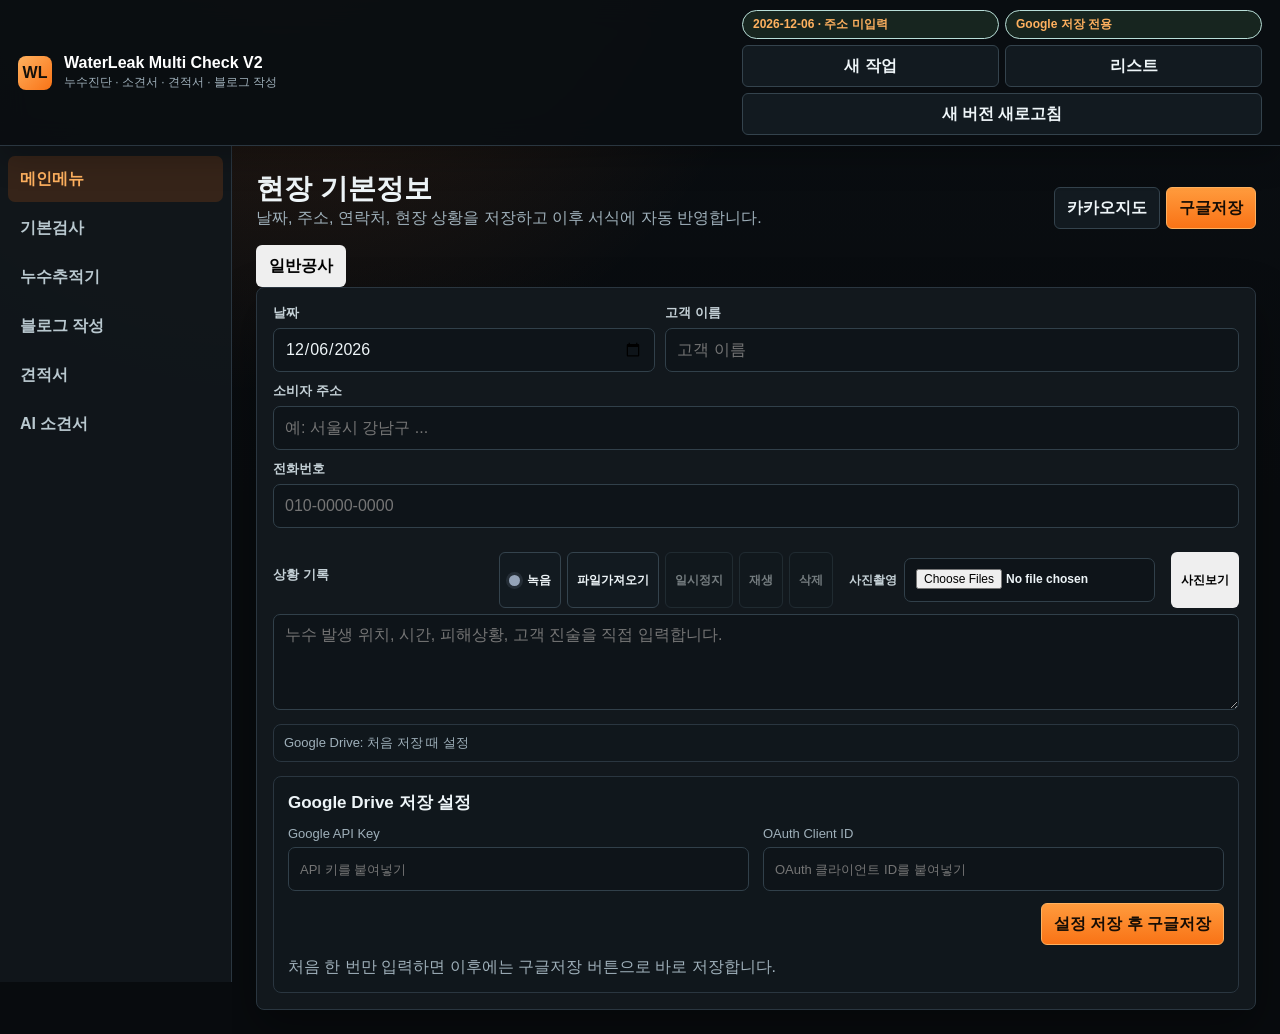
==== commit 9956404e: "Deploy WaterLeak Multi Check V2: index.html" ====
--- a/index.html
+++ b/index.html
@@ -5,7 +5,7 @@
     <meta name="viewport" content="width=device-width, initial-scale=1.0" />
     <title>WaterLeak Multi Check V2</title>
     <meta name="theme-color" content="#080b0e" />
-    <link rel="stylesheet" href="./styles.css?v=20260610-estimate-statement-labels" />
+    <link rel="stylesheet" href="./styles.css?v=20260611-field-v2ao" />
   </head>
   <body>
     <div id="app"></div>
@@ -23,6 +23,6 @@
         }
       });
     </script>
-    <script src="./app.js?v=20260610-estimate-statement-labels"></script>
+    <script src="./app.js?v=20260611-field-v2ao"></script>
   </body>
 </html>
--- a/styles.css
+++ b/styles.css
@@ -752,13 +752,13 @@
 }
 
 .pipe-material-btn span {
-  color: var(--muted);
+  color: #bfdbfe;
   font-size: 11px;
   font-weight: 700;
 }
 
 .pipe-material-btn strong {
-  color: var(--ink);
+  color: #eff6ff;
   font-size: 14px;
 }
 
@@ -783,18 +783,25 @@
 .voice-icon {
   border-radius: 50%;
   display: inline-block;
-  height: 9px;
-  width: 9px;
+  height: 11px;
+  width: 11px;
 }
 
 .voice-icon.red {
   background: #dc2626;
-  box-shadow: 0 0 0 3px rgba(220, 38, 38, 0.14);
+  box-shadow: 0 0 0 4px rgba(220, 38, 38, 0.18);
+  height: 13px;
+  width: 13px;
 }
 
 .voice-icon.blue {
   background: #2563eb;
   box-shadow: 0 0 0 3px rgba(37, 99, 235, 0.16);
+}
+
+.voice-icon.green {
+  background: #16a34a;
+  box-shadow: 0 0 0 3px rgba(22, 163, 74, 0.18);
 }
 
 .voice-icon.pulse {
@@ -824,12 +831,14 @@
 }
 
 .record-btn.saved {
-  border-color: #bfdbfe;
+  border-color: #bbf7d0;
+  color: #15803d;
+}
+
+.record-btn.recording {
+  background: #eff6ff;
+  border-color: #93c5fd;
   color: #1d4ed8;
-}
-
-.record-btn.recording {
-  background: #fff1f2;
 }
 
 .listen-btn {
@@ -956,6 +965,25 @@
   color: var(--danger);
 }
 
+.btn.blue,
+.btn.baseline-save {
+  background: #0d2a55;
+  border-color: #2563eb;
+  color: #dbeafe;
+  box-shadow: inset 0 0 0 1px rgba(147, 197, 253, 0.16);
+}
+
+.btn.blue:hover,
+.btn.baseline-save:hover {
+  background: #123a73;
+  border-color: #60a5fa;
+  color: #eff6ff;
+}
+
+.btn.baseline-save {
+  font-weight: 900;
+}
+
 .status-pill {
   align-items: center;
   background: var(--soft);
@@ -1124,6 +1152,13 @@
   z-index: 2;
 }
 
+.leak-audio-detail {
+  color: #9fc2c8;
+  font-size: 12px;
+  font-weight: 800;
+  margin-top: 6px;
+}
+
 .leak-ai-panel {
   margin-top: 14px;
   background: linear-gradient(180deg, #151d23, #10171c);
@@ -1139,6 +1174,30 @@
 
 .leak-ai-head {
   margin-bottom: 14px;
+}
+
+.leak-baseline-actions {
+  display: flex;
+  flex-wrap: wrap;
+  gap: 8px;
+  justify-content: flex-end;
+}
+
+.leak-baseline-status {
+  background: #0a1014;
+  border: 1px solid #2b3b45;
+  border-radius: 8px;
+  color: #9fb1b8;
+  font-size: 12px;
+  font-weight: 700;
+  margin: -4px 0 12px;
+  padding: 9px 10px;
+}
+
+.leak-baseline-status.active {
+  background: rgba(34, 197, 94, 0.12);
+  border-color: rgba(34, 197, 94, 0.42);
+  color: #bbf7d0;
 }
 
 .leak-ai-head h2,
@@ -1212,6 +1271,12 @@
   z-index: 1;
 }
 
+.leak-score-circle span,
+.leak-score-circle small {
+  color: var(--score-color, #22c55e);
+  transition: color 0.18s ease;
+}
+
 .leak-score-circle span {
   font-size: 30px;
 }
@@ -1219,7 +1284,7 @@
 .leak-metrics-grid {
   display: grid;
   gap: 10px;
-  grid-template-columns: repeat(4, minmax(0, 1fr));
+  grid-template-columns: repeat(5, minmax(0, 1fr));
   margin-bottom: 12px;
 }
 
@@ -1240,15 +1305,12 @@
 .leak-save-row {
   display: grid;
   gap: 8px;
-  grid-template-columns: minmax(160px, 1fr) auto;
   margin-bottom: 14px;
 }
 
-.leak-save-row input {
-  border: 1px solid var(--line);
-  border-radius: 6px;
-  min-height: 38px;
-  padding: 8px 10px;
+.leak-save-row .btn {
+  min-height: 44px;
+  width: 100%;
 }
 
 .leak-point-list {
@@ -1306,6 +1368,22 @@
   gap: 12px;
   min-height: 238px;
   padding: 16px;
+}
+
+.v2-screen.compact {
+  align-content: start;
+  gap: 10px;
+  min-height: 150px;
+  padding: 12px;
+}
+
+.v2-screen.compact h3 {
+  font-size: 16px;
+}
+
+.v2-screen.compact p {
+  font-size: 12px;
+  line-height: 1.4;
 }
 
 .v2-screen h3 {
@@ -1488,11 +1566,63 @@
   text-align: center;
 }
 
+.compare-screen.compact .v2-compare-table {
+  gap: 6px;
+}
+
+.compare-screen.compact .v2-compare-table div {
+  gap: 2px;
+  min-height: 72px;
+  padding: 7px 6px;
+}
+
+.compare-screen.compact .v2-compare-table strong {
+  font-size: 18px;
+}
+
+.compare-screen.compact .v2-compare-table span,
+.compare-screen.compact .v2-compare-table small {
+  font-size: 10px;
+}
+
+.compare-screen.compact .v2-compare-table b {
+  font-size: 14px;
+}
+
+.compare-screen.compact .v2-compare-table em {
+  font-size: 10px;
+  padding: 2px 6px;
+}
+
 .v2-compare-table div.filled {
   background: rgba(249, 115, 22, 0.14);
   border-color: rgba(249, 115, 22, 0.62);
 }
 
+.v2-compare-table div.filled.green {
+  background: rgba(34, 197, 94, 0.13);
+  border-color: rgba(34, 197, 94, 0.45);
+}
+
+.v2-compare-table div.filled.yellow {
+  background: rgba(234, 179, 8, 0.14);
+  border-color: rgba(234, 179, 8, 0.5);
+}
+
+.v2-compare-table div.filled.orange {
+  background: rgba(249, 115, 22, 0.17);
+  border-color: rgba(249, 115, 22, 0.72);
+}
+
+.v2-compare-table div.filled.red {
+  background: rgba(239, 68, 68, 0.17);
+  border-color: rgba(239, 68, 68, 0.7);
+}
+
+.v2-compare-table div.best {
+  box-shadow: inset 0 0 0 2px rgba(255, 177, 95, 0.62), 0 0 22px rgba(249, 115, 22, 0.16);
+}
+
 .v2-compare-table strong {
   color: #ffb15f;
   font-size: 20px;
@@ -1505,6 +1635,21 @@
 
 .v2-compare-table b {
   color: #fff7ed;
+}
+
+.v2-compare-table small {
+  color: #9fc2c8;
+  font-size: 11px;
+}
+
+.v2-compare-table em {
+  background: #f97316;
+  border-radius: 999px;
+  color: #160d05;
+  font-size: 11px;
+  font-style: normal;
+  font-weight: 900;
+  padding: 3px 8px;
 }
 
 canvas {
@@ -2513,6 +2658,20 @@
     grid-template-columns: repeat(2, minmax(0, 1fr));
   }
 
+  .leak-ai-head {
+    align-items: stretch;
+    display: grid;
+    grid-template-columns: 1fr;
+  }
+
+  .leak-baseline-actions {
+    justify-content: stretch;
+  }
+
+  .leak-baseline-actions .btn {
+    flex: 1 1 130px;
+  }
+
   .leak-save-row {
     grid-template-columns: 1fr;
   }
@@ -2676,6 +2835,7 @@
   .v2-compare-table {
     grid-template-columns: 1fr;
   }
+
 }
 
 @media (max-width: 520px) {
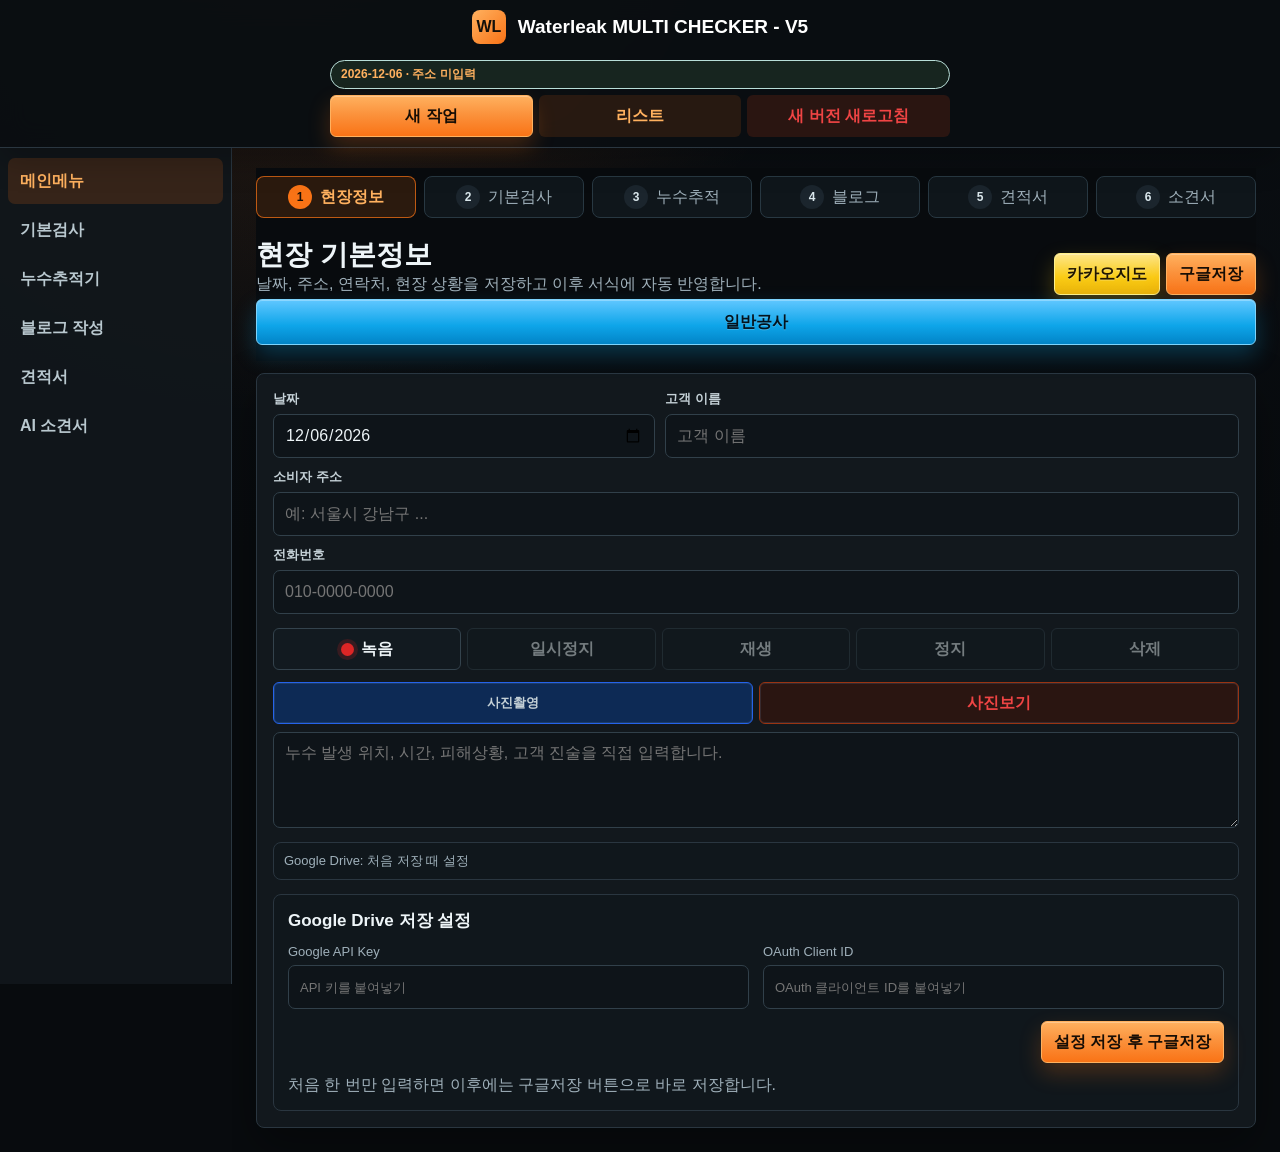
==== commit df3d7b55: "Deploy WaterLeak Multi Check V2" ====
--- a/index.html
+++ b/index.html
@@ -3,9 +3,9 @@
   <head>
     <meta charset="UTF-8" />
     <meta name="viewport" content="width=device-width, initial-scale=1.0" />
-    <title>WaterLeak Multi Check V2</title>
+    <title>Waterleak MULTI CHECKER - V5</title>
     <meta name="theme-color" content="#080b0e" />
-    <link rel="stylesheet" href="./styles.css?v=20260611-field-v2ao" />
+    <link rel="stylesheet" href="./styles.css?v=20260619-offset-aware-tight-v2cn" />
   </head>
   <body>
     <div id="app"></div>
@@ -23,6 +23,6 @@
         }
       });
     </script>
-    <script src="./app.js?v=20260611-field-v2ao"></script>
+    <script src="./app.js?v=20260619-offset-aware-tight-v2cn"></script>
   </body>
 </html>
--- a/styles.css
+++ b/styles.css
@@ -54,9 +54,10 @@
   border-bottom: 1px solid var(--line);
   box-shadow: 0 12px 30px rgba(0, 0, 0, 0.24);
   color: #fff;
-  display: flex;
+  display: grid;
   gap: 16px;
-  justify-content: space-between;
+  grid-template-columns: 1fr;
+  justify-content: center;
   min-height: var(--topbar-h);
   padding: 10px 18px;
   position: sticky;
@@ -65,11 +66,18 @@
   backdrop-filter: blur(14px);
 }
 
+.topbar.compact {
+  display: none;
+}
+
 .brand {
   align-items: center;
   display: flex;
   gap: 12px;
+  justify-content: center;
   min-width: 230px;
+  text-align: center;
+  width: 100%;
 }
 
 .brand-mark {
@@ -91,16 +99,25 @@
   margin-top: 2px;
 }
 
+.brand strong {
+  font-size: 19px;
+  letter-spacing: 0;
+}
+
 .top-actions {
   align-items: center;
   display: grid;
   gap: 6px;
-  grid-template-columns: repeat(2, minmax(0, 1fr));
+  grid-template-columns: repeat(3, minmax(0, 1fr));
   justify-content: flex-end;
-  min-width: min(520px, 52vw);
+  justify-self: center;
+  max-width: 620px;
+  min-width: min(520px, 100%);
+  width: 100%;
 }
 
 .top-actions .status-pill {
+  grid-column: 1 / -1;
   max-width: none;
   min-width: 0;
   overflow: hidden;
@@ -119,11 +136,17 @@
 }
 
 .top-job-list {
+  background: rgba(249, 115, 22, 0.12);
+  border-color: rgba(249, 115, 22, 0.48);
+  color: #ffb15f;
   grid-column: 2;
 }
 
 .top-refresh {
-  grid-column: 1 / -1;
+  background: #2a1511;
+  border-color: #9a3412;
+  color: var(--danger);
+  grid-column: 3;
 }
 
 .quick-list-backdrop {
@@ -325,6 +348,14 @@
 .layout {
   display: grid;
   grid-template-columns: var(--sidebar-w) 1fr;
+}
+
+.layout.workflow-layout {
+  display: block;
+}
+
+.layout.workflow-layout .sidebar {
+  display: none;
 }
 
 .sidebar {
@@ -463,10 +494,106 @@
 }
 
 .field-step-strip {
+  background: var(--bg);
   display: grid;
   gap: 8px;
   grid-template-columns: repeat(6, minmax(0, 1fr));
   margin: -4px 0 16px;
+  padding: 8px 0;
+  position: sticky;
+  top: 0;
+  z-index: 45;
+}
+
+.shell.view-tracker .field-step-strip,
+.shell.view-estimate .field-step-strip {
+  position: static;
+}
+
+.dashboard-fixed-top {
+  background: var(--bg);
+  margin-bottom: 12px;
+  padding-bottom: 2px;
+  position: sticky;
+  top: 0;
+  z-index: 48;
+}
+
+.workflow-fixed-top {
+  background: var(--bg);
+  margin-bottom: 12px;
+  padding-bottom: 2px;
+  position: sticky;
+  top: 0;
+  z-index: 48;
+}
+
+.shell.view-basic .basic-fixed-top {
+  background: var(--bg);
+  flex: 0 0 auto;
+  margin-bottom: 12px;
+  padding-bottom: 8px;
+  position: relative;
+  z-index: 49;
+}
+
+.shell.view-basic {
+  height: 100svh;
+  min-height: 100svh;
+  overflow: hidden;
+}
+
+.shell.view-basic .layout,
+.shell.view-basic .content {
+  height: 100svh;
+  overflow: hidden;
+}
+
+.shell.view-basic .view-stage {
+  display: flex;
+  flex-direction: column;
+  height: 100%;
+  min-height: 0;
+  overflow: hidden;
+}
+
+.shell.view-basic .workflow-fixed-top {
+  margin-bottom: 10px;
+  padding-bottom: 0;
+  position: static;
+}
+
+.shell.view-basic .field-capture-panel {
+  margin-bottom: 0;
+}
+
+.shell.view-basic .section-head {
+  align-items: stretch;
+  display: grid;
+  gap: 10px;
+  grid-template-columns: 1fr;
+}
+
+.shell.view-basic .checklist-toolbar {
+  grid-column: 1 / -1;
+  justify-self: stretch;
+  max-width: none;
+  width: 100%;
+}
+
+.dashboard-fixed-top .field-step-strip {
+  margin-bottom: 10px;
+  position: static;
+}
+
+.workflow-fixed-top .field-step-strip {
+  margin-bottom: 0;
+  position: static;
+}
+
+.dashboard-fixed-top .section-head,
+.workflow-fixed-top .section-head {
+  margin-bottom: 10px;
 }
 
 .field-step-strip button {
@@ -684,8 +811,13 @@
 .field-head {
   align-items: center;
   display: flex;
+  flex-wrap: wrap;
   gap: 10px;
   justify-content: space-between;
+}
+
+.field-head .record-actions {
+  flex: 1 1 auto;
 }
 
 .field label {
@@ -732,9 +864,32 @@
   flex: 1 1 auto;
 }
 
+.checklist-toolbar {
+  display: grid;
+  flex: 1 1 320px;
+  grid-template-columns: repeat(2, minmax(0, 1fr));
+  justify-content: stretch;
+  width: 100%;
+}
+
+.checklist-toolbar .btn {
+  justify-content: center;
+  min-width: 0;
+  width: 100%;
+}
+
 .tracker-toolbar {
-  display: grid;
-  grid-template-columns: minmax(180px, 1fr) minmax(160px, 0.8fr) minmax(180px, auto) auto auto auto auto;
+  align-items: stretch;
+  display: flex;
+  flex-direction: column;
+  gap: 10px;
+  width: 100%;
+}
+
+.tracker-control-row {
+  display: grid;
+  gap: 6px;
+  grid-template-columns: 1.15fr 1fr 0.82fr 0.9fr;
   width: 100%;
 }
 
@@ -769,6 +924,62 @@
   margin-top: 10px;
 }
 
+.record-actions {
+  align-items: center;
+  flex-wrap: nowrap;
+  max-width: 100%;
+  overflow-x: auto;
+  padding-bottom: 2px;
+  scrollbar-width: thin;
+}
+
+.record-actions .btn {
+  flex: 0 0 auto;
+  white-space: nowrap;
+}
+
+.field-recording-actions,
+.tracker-recording-actions {
+  display: grid;
+  gap: 6px;
+  grid-template-columns: repeat(5, minmax(0, 1fr));
+  margin: 0;
+  min-width: 0;
+  overflow: visible;
+  width: 100%;
+}
+
+.tracker-recording-actions {
+  border-top: 1px solid rgba(52, 67, 77, 0.72);
+  flex: 0 0 auto;
+  grid-template-columns: 1.25fr 1fr 0.78fr 0.78fr 0.78fr;
+  margin-top: 4px;
+  padding-top: 8px;
+}
+
+.field-recording-actions .btn,
+.tracker-recording-actions .btn {
+  justify-content: center;
+  min-width: 0;
+  padding-left: 6px;
+  padding-right: 6px;
+  width: 100%;
+}
+
+.field-media-actions {
+  display: grid;
+  gap: 6px;
+  grid-template-columns: repeat(2, minmax(0, 1fr));
+  margin: 0;
+  width: 100%;
+}
+
+.field-media-actions .btn {
+  justify-content: center;
+  min-width: 0;
+  width: 100%;
+}
+
 .mini-actions .btn {
   font-size: 12px;
   min-height: 30px;
@@ -809,8 +1020,8 @@
 }
 
 .voice-icon.idle {
-  background: #94a3b8;
-  box-shadow: 0 0 0 3px rgba(148, 163, 184, 0.14);
+  background: #dc2626;
+  box-shadow: 0 0 0 4px rgba(220, 38, 38, 0.18);
 }
 
 @keyframes recordingPulse {
@@ -924,19 +1135,31 @@
   line-height: 1.2;
   max-width: 100%;
   min-height: 42px;
-  min-width: 170px;
+  min-width: 0;
   overflow: hidden;
   padding: 8px 10px;
   text-overflow: ellipsis;
   white-space: nowrap;
 }
 
+.tracker-stop-analysis-btn {
+  justify-content: center;
+  width: 100%;
+}
+
 .audio-input-status.ready {
   background: rgba(34, 197, 94, 0.14);
   border-color: rgba(34, 197, 94, 0.55);
   color: #bbf7d0;
 }
 
+.audio-input-status.ready.analyzing {
+  background: linear-gradient(180deg, #7ee8a1, #22c55e 58%, #16a34a);
+  border-color: #86efac;
+  box-shadow: 0 10px 22px rgba(34, 197, 94, 0.24), inset 0 1px 0 rgba(255, 255, 255, 0.24);
+  color: #04140a;
+}
+
 .audio-input-status.warn {
   background: rgba(239, 68, 68, 0.13);
   border-color: rgba(239, 68, 68, 0.56);
@@ -944,13 +1167,14 @@
 }
 
 .btn.primary {
-  background: linear-gradient(180deg, #ff9b3d, var(--primary));
+  background: linear-gradient(180deg, #ffb15f 0%, #fb923c 46%, var(--primary) 100%);
   color: #160d05;
   border-color: #ffb15f;
+  box-shadow: 0 10px 22px rgba(249, 115, 22, 0.24), inset 0 1px 0 rgba(255, 255, 255, 0.28);
 }
 
 .btn.primary:hover {
-  background: var(--primary-dark);
+  background: linear-gradient(180deg, #ffc27a 0%, #f97316 56%, var(--primary-dark) 100%);
 }
 
 .btn.ghost {
@@ -963,6 +1187,233 @@
   background: #2a1511;
   border-color: #9a3412;
   color: var(--danger);
+}
+
+.general-work-bar {
+  margin: -6px 0 14px;
+}
+
+.general-work-btn {
+  background: linear-gradient(180deg, #60c7ff, #0ea5e9 58%, #0284c7);
+  border-color: #7dd3fc;
+  box-shadow: 0 10px 22px rgba(14, 165, 233, 0.28), inset 0 1px 0 rgba(255, 255, 255, 0.28);
+  color: #03131d;
+  font-weight: 900;
+  min-height: 46px;
+  text-shadow: 0 1px 0 rgba(255, 255, 255, 0.22);
+  width: 100%;
+}
+
+.map-action-btn {
+  background: linear-gradient(180deg, #fde68a, #facc15 58%, #eab308);
+  border-color: #fef08a;
+  box-shadow: 0 10px 22px rgba(250, 204, 21, 0.26), inset 0 1px 0 rgba(255, 255, 255, 0.32);
+  color: #211600;
+  font-weight: 900;
+  text-shadow: 0 1px 0 rgba(255, 255, 255, 0.28);
+}
+
+.map-action-btn:hover {
+  background: linear-gradient(180deg, #fef3c7, #facc15 58%, #ca8a04);
+}
+
+.general-work-btn:hover {
+  background: linear-gradient(180deg, #7dd3fc, #0284c7);
+  border-color: #bae6fd;
+}
+
+.general-work-screen {
+  display: grid;
+  gap: 14px;
+}
+
+.general-work-header {
+  align-items: center;
+  background: var(--bg);
+  border-bottom: 1px solid #1f2b33;
+  display: flex;
+  gap: 12px;
+  justify-content: space-between;
+  padding: 8px 0 12px;
+  position: sticky;
+  top: 0;
+  z-index: 45;
+}
+
+.general-work-header h1 {
+  margin: 0;
+}
+
+.general-work-header .toolbar {
+  flex-shrink: 0;
+}
+
+.general-work-info {
+  border-color: #1d4ed8;
+}
+
+.general-work-link-panel {
+  border-color: #24404f;
+}
+
+.general-work-doc-block {
+  background: #0b1217;
+  border: 1px solid #24404f;
+  border-radius: 8px;
+  margin-top: 12px;
+  padding: 12px;
+}
+
+.general-work-doc-block h3 {
+  color: #7dd3fc;
+  font-size: 0.95rem;
+  margin: 0 0 6px;
+}
+
+.general-work-doc-block p {
+  margin: 0;
+  white-space: pre-wrap;
+}
+
+.field-capture-panel {
+  margin-bottom: 14px;
+}
+
+.field-photo-capture,
+.field-photo-view {
+  box-shadow: inset 0 0 0 1px rgba(147, 197, 253, 0.12);
+  font-weight: 900;
+}
+
+.field-photo-capture {
+  background: #0d2a55;
+  border-color: #2563eb;
+  color: #dbeafe;
+  position: relative;
+}
+
+.field-photo-capture input {
+  height: 1px;
+  opacity: 0;
+  pointer-events: none;
+  position: absolute;
+  width: 1px;
+}
+
+.field-photo-view {
+  background: #2a1511;
+  border-color: #9a3412;
+  color: var(--danger);
+}
+
+.field-photo-viewer {
+  background: #0b1217;
+  border: 1px solid #263943;
+  border-radius: 8px;
+  display: grid;
+  gap: 10px;
+  grid-template-columns: 1fr;
+  margin-top: 10px;
+  padding: 10px;
+}
+
+.field-photo-list {
+  display: grid;
+  gap: 8px;
+  max-height: 320px;
+  overflow: auto;
+}
+
+.field-photo-item,
+.report-photo-selector label {
+  align-items: center;
+  background: #101920;
+  border: 1px solid #2b3d47;
+  border-radius: 8px;
+  color: var(--ink);
+  display: grid;
+  gap: 8px;
+  grid-template-columns: auto 1fr 58px;
+  min-height: 58px;
+  padding: 8px;
+  text-align: left;
+}
+
+.field-photo-item.active {
+  border-color: #f97316;
+}
+
+.field-photo-item input {
+  accent-color: #f97316;
+  height: 18px;
+  width: 18px;
+}
+
+.field-photo-item button {
+  background: transparent;
+  border: 0;
+  color: inherit;
+  cursor: pointer;
+  font: inherit;
+  min-width: 0;
+  padding: 0;
+  text-align: left;
+}
+
+.field-photo-item button span {
+  display: block;
+  overflow: hidden;
+  text-overflow: ellipsis;
+  white-space: nowrap;
+}
+
+.field-photo-list img,
+.report-photo-selector img {
+  aspect-ratio: 1 / 1;
+  border-radius: 6px;
+  object-fit: cover;
+  width: 58px;
+}
+
+.field-photo-list b,
+.report-photo-selector b {
+  align-items: center;
+  background: #1f2937;
+  border-radius: 6px;
+  color: #d1d5db;
+  display: inline-flex;
+  font-size: 12px;
+  height: 58px;
+  justify-content: center;
+  width: 58px;
+}
+
+.report-photo-selector {
+  display: grid;
+  gap: 8px;
+}
+
+.report-photo-selector label {
+  cursor: pointer;
+  grid-template-columns: auto 58px 1fr;
+}
+
+.report-photo-selector input {
+  accent-color: #f97316;
+  height: 18px;
+  width: 18px;
+}
+
+.field-photo-delete,
+.report-photo-upload-btn,
+.report-photo-import-btn {
+  width: 100%;
+}
+
+.report-photo-upload-btn,
+.report-photo-import-btn {
+  justify-content: center;
+  margin-top: 8px;
 }
 
 .btn.blue,
@@ -1000,6 +1451,16 @@
 .check-list {
   display: grid;
   gap: 8px;
+}
+
+.shell.view-basic .check-list {
+  flex: 1 1 auto;
+  max-height: none;
+  min-height: 0;
+  overflow-y: auto;
+  overscroll-behavior: contain;
+  padding-right: 10px;
+  -webkit-overflow-scrolling: touch;
 }
 
 .check-row {
@@ -1730,9 +2191,21 @@
 .blog-main-toolbar {
   display: grid;
   flex: 1 1 360px;
-  grid-template-columns: repeat(auto-fit, minmax(138px, 1fr));
+  grid-template-columns: repeat(6, minmax(0, 1fr));
   justify-content: stretch;
-  max-width: 620px;
+  justify-self: stretch;
+  max-width: none;
+  width: 100%;
+}
+
+.shell.view-blog .section-head {
+  align-items: stretch;
+  display: grid;
+  grid-template-columns: 1fr;
+}
+
+.shell.view-blog .blog-main-toolbar {
+  grid-column: 1 / -1;
   width: 100%;
 }
 
@@ -1976,6 +2449,79 @@
   margin: 18px 0 8px;
 }
 
+.photo-picker-backdrop {
+  background: rgba(0, 0, 0, 0.62);
+  display: grid;
+  inset: 0;
+  place-items: center;
+  position: fixed;
+  z-index: 130;
+}
+
+.photo-picker-panel {
+  background: var(--panel);
+  border: 1px solid var(--line);
+  border-radius: 8px;
+  box-shadow: var(--shadow);
+  display: grid;
+  gap: 12px;
+  max-height: min(760px, calc(100vh - 24px));
+  max-width: min(760px, calc(100vw - 20px));
+  overflow: auto;
+  padding: 14px;
+  width: 100%;
+}
+
+.blog-photo-selector {
+  max-height: 56vh;
+  overflow: auto;
+  padding-right: 4px;
+}
+
+.blog-inserted-photo {
+  background: #0f161b;
+  border: 1px solid #33434d;
+  border-radius: 8px;
+  display: grid;
+  gap: 8px;
+  margin: 16px auto;
+  max-width: 100%;
+  min-height: 180px;
+  min-width: 180px;
+  overflow: auto;
+  padding: 10px;
+  resize: both;
+  width: min(100%, 520px);
+}
+
+.blog-inserted-photo img {
+  border-radius: 6px;
+  display: block;
+  margin: auto;
+  max-height: 100%;
+  max-width: 100%;
+  object-fit: contain;
+  transform: rotate(var(--rotate, 0deg));
+  transition: transform 160ms ease;
+}
+
+.blog-inserted-photo figcaption {
+  color: var(--muted);
+  font-size: 12px;
+  text-align: center;
+}
+
+.photo-rotate-tools {
+  display: flex;
+  gap: 6px;
+  justify-content: flex-end;
+}
+
+.photo-rotate-tools .btn {
+  min-height: 30px;
+  padding: 4px 8px;
+}
+
 .file-box {
   align-items: center;
   background: #10171c;
@@ -2089,10 +2635,184 @@
   margin-top: 14px;
 }
 
+.estimate-preview-actions {
+  display: grid;
+  gap: 6px;
+  grid-template-columns: repeat(3, minmax(74px, 1fr));
+  min-width: min(100%, 360px);
+}
+
+.estimate-preview-panel .section-head.compact {
+  align-items: center;
+  gap: 8px;
+  grid-template-columns: minmax(145px, 1fr) minmax(220px, 1.2fr);
+}
+
+.estimate-preview-panel .section-head.compact h2 {
+  font-size: 20px;
+  margin: 0;
+}
+
+.estimate-preview-control {
+  align-items: center;
+  background: #0e1419;
+  border: 1px solid var(--line);
+  border-radius: 8px;
+  display: grid;
+  gap: 8px;
+  grid-template-columns: 54px minmax(0, 1fr);
+  margin: 8px 0;
+  padding: 8px 10px;
+}
+
+.estimate-scale-dial {
+  align-items: center;
+  background: rgba(251, 146, 60, 0.14);
+  border: 1px solid rgba(251, 146, 60, 0.5);
+  border-radius: 6px;
+  color: #fff7ed;
+  cursor: ns-resize;
+  display: grid;
+  font-size: 14px;
+  font-weight: 900;
+  justify-items: center;
+  min-height: 36px;
+  padding: 0 8px;
+}
+
+.estimate-scale-dial::after {
+  content: none;
+}
+
+.estimate-scale-slider {
+  display: grid;
+  gap: 4px;
+}
+
+.estimate-scale-slider span {
+  color: #c4d0d6;
+  font-size: 12px;
+  font-weight: 800;
+}
+
+.estimate-scale-slider input {
+  accent-color: #fb923c;
+  width: 100%;
+}
+
+.a4-preview-shell {
+  background: #111820;
+  border: 1px solid #263541;
+  border-radius: 10px;
+  margin-top: 8px;
+  max-height: 78vh;
+  overflow: auto;
+  padding: 12px;
+}
+
+.a4-preview-pages {
+  display: grid;
+  gap: 10px;
+}
+
+.a4-page-switcher {
+  align-items: center;
+  display: grid;
+  gap: 8px;
+  grid-template-columns: minmax(0, 1fr) auto minmax(0, 1fr);
+  margin: 0 0 8px;
+}
+
+.a4-page-switcher .btn {
+  min-height: 34px;
+  padding: 6px 10px;
+}
+
+.a4-page-switcher strong {
+  background: rgba(249, 115, 22, 0.16);
+  border: 1px solid rgba(249, 115, 22, 0.55);
+  border-radius: 8px;
+  color: #fed7aa;
+  font-size: 13px;
+  min-width: 66px;
+  padding: 7px 10px;
+  text-align: center;
+}
+
+.a4-page-block {
+  display: grid;
+  gap: 6px;
+}
+
+.a4-page-label {
+  color: #fbbf24;
+  font-size: 12px;
+  font-weight: 900;
+  text-align: right;
+}
+
+.a4-page-thumbs {
+  display: flex;
+  gap: 6px;
+  overflow-x: auto;
+  padding-bottom: 2px;
+}
+
+.a4-page-thumb {
+  align-items: center;
+  background: #10171c;
+  border: 1px solid #2a3a46;
+  border-radius: 8px;
+  color: #cbd5e1;
+  display: inline-grid;
+  flex: 0 0 auto;
+  font-size: 12px;
+  font-weight: 900;
+  gap: 1px;
+  min-height: 38px;
+  min-width: 58px;
+  padding: 5px 8px;
+}
+
+.a4-page-thumb span {
+  color: #94a3b8;
+  font-size: 10px;
+  font-weight: 800;
+  max-width: 70px;
+  overflow: hidden;
+  text-overflow: ellipsis;
+  white-space: nowrap;
+}
+
+.a4-page-thumb.active {
+  background: linear-gradient(180deg, #fb923c, #f97316);
+  border-color: #fed7aa;
+  color: #111827;
+}
+
+.a4-page-thumb.active span {
+  color: #431407;
+}
+
+.a4-preview-page-wrap {
+  --a4-fit-scale: 1;
+  --document-preview-scale: 1;
+  --document-preview-offset: 0px;
+  aspect-ratio: 210 / 297;
+  background: #ffffff;
+  border: 2px solid #f97316;
+  box-shadow: 0 18px 42px rgba(0, 0, 0, 0.38);
+  margin: 0 auto;
+  max-width: 760px;
+  overflow: hidden;
+  position: relative;
+  width: 100%;
+}
+
 .pdf-preview-page {
   background: #ffffff;
   border: 1px solid #d1d5db;
-  border-radius: 8px;
+  border-radius: 2px;
   box-shadow: 0 20px 48px rgba(0, 0, 0, 0.28);
   color: #111827;
   font-family: "Malgun Gothic", Arial, sans-serif;
@@ -2104,6 +2824,22 @@
   padding: 24px;
 }
 
+.a4-preview-page {
+  border: 0;
+  box-shadow: none;
+  left: 50%;
+  margin: 0;
+  max-height: none;
+  max-width: none;
+  min-height: 1123px;
+  overflow: hidden;
+  position: absolute;
+  top: var(--document-preview-offset, var(--estimate-preview-offset, 0px));
+  transform: translateX(-50%) scale(calc(var(--a4-fit-scale) * var(--document-preview-scale, var(--estimate-preview-scale))));
+  transform-origin: top center;
+  width: 794px;
+}
+
 .pdf-preview-page h1 {
   color: #111827;
   font-size: 26px;
@@ -2161,9 +2897,9 @@
 }
 
 .pdf-preview-page .photo-page {
-  border-top: 1px dashed #cbd5e1;
-  margin-top: 28px;
-  padding-top: 22px;
+  border-top: 0;
+  margin-top: 0;
+  padding-top: 0;
 }
 
 .pdf-preview-page .photo-grid-print {
@@ -2271,8 +3007,8 @@
 
 .estimate-edit-list {
   display: grid;
-  gap: 12px;
-  margin-top: 16px;
+  gap: 8px;
+  margin-top: 12px;
 }
 
 .estimate-edit-card {
@@ -2280,14 +3016,15 @@
   border: 1px solid var(--line);
   border-radius: 8px;
   display: grid;
-  gap: 10px;
-  padding: 12px;
+  gap: 7px;
+  padding: 10px;
 }
 
 .estimate-edit-card-head {
   align-items: center;
-  display: flex;
-  justify-content: space-between;
+  display: grid;
+  gap: 8px;
+  grid-template-columns: minmax(70px, 1fr) minmax(168px, 0.9fr);
 }
 
 .estimate-edit-card-head strong {
@@ -2297,7 +3034,7 @@
 
 .estimate-edit-field {
   display: grid;
-  gap: 6px;
+  gap: 4px;
 }
 
 .estimate-edit-field span {
@@ -2308,8 +3045,20 @@
 
 .estimate-edit-row {
   display: grid;
-  gap: 10px;
+  gap: 6px;
   grid-template-columns: minmax(90px, 0.45fr) minmax(180px, 1fr);
+}
+
+.estimate-card-actions {
+  display: grid;
+  gap: 6px;
+  grid-template-columns: 1fr 1fr;
+}
+
+.estimate-card-actions .btn {
+  min-height: 42px;
+  padding-left: 8px;
+  padding-right: 8px;
 }
 
 .estimate-item-name {
@@ -2317,11 +3066,11 @@
   border: 1px solid #31404a;
   border-radius: 6px;
   font-size: 15px;
-  line-height: 1.45;
-  min-height: 150px;
-  overflow: auto;
-  padding: 8px;
-  resize: vertical;
+  line-height: 1.35;
+  min-height: 42px;
+  overflow: hidden;
+  padding: 9px 10px;
+  resize: none;
   white-space: pre-wrap;
 }
 
@@ -2359,25 +3108,32 @@
 }
 
 .estimate-note {
-  margin-top: 14px;
+  margin-top: 8px;
+}
+
+.estimate-note textarea {
+  line-height: 1.35;
+  min-height: 46px;
+  padding: 9px 10px;
 }
 
 .estimate-sign {
   align-items: center;
   display: flex;
-  gap: 12px;
+  gap: 8px;
   justify-content: flex-end;
   font-weight: 700;
-  margin-top: 28px;
+  margin-top: 8px;
+  min-height: 52px;
   text-align: right;
 }
 
 .stamp-seal {
-  height: 78px;
+  height: 52px;
   object-fit: contain;
   opacity: 0.9;
   transform: rotate(-5deg);
-  width: 78px;
+  width: 52px;
 }
 
 @media print {
@@ -2551,7 +3307,7 @@
     display: grid;
     flex: 1 1 100%;
     gap: 6px;
-    grid-template-columns: repeat(2, minmax(0, 1fr));
+    grid-template-columns: repeat(3, minmax(0, 1fr));
     min-width: 0;
     width: 100%;
   }
@@ -2676,6 +3432,10 @@
     grid-template-columns: 1fr;
   }
 
+  .field-photo-viewer {
+    grid-template-columns: 1fr;
+  }
+
   .tracker-v2-workbench {
     grid-template-columns: 1fr;
   }
@@ -2716,17 +3476,23 @@
   }
 
   .tracker-toolbar {
-    grid-template-columns: 1fr 1fr;
-  }
-
-  .tracker-analysis-btn,
-  .tracker-toolbar .audio-input-status {
-    grid-column: 1 / -1;
+    display: flex;
+    flex-direction: column;
+    gap: 10px;
+  }
+
+  .tracker-control-row,
+  .tracker-recording-actions {
     width: 100%;
   }
 
-  .pipe-material-btn {
-    grid-column: 1 / -1;
+  .tracker-control-row {
+    grid-template-columns: 1.12fr .92fr .74fr .82fr;
+  }
+
+  .tracker-recording-actions {
+    grid-template-columns: 1.28fr .95fr .68fr .68fr .68fr;
+    width: 100%;
   }
 
   .custom-blog-grid {
@@ -2740,6 +3506,12 @@
   .blog-main-toolbar {
     grid-template-columns: repeat(2, minmax(0, 1fr));
     max-width: none;
+    width: 100%;
+  }
+
+  .checklist-toolbar {
+    grid-template-columns: repeat(2, minmax(0, 1fr));
+    width: 100%;
   }
 }
 
@@ -2852,7 +3624,7 @@
   }
 
   .top-actions {
-    grid-template-columns: 1fr 1fr;
+    grid-template-columns: repeat(3, minmax(0, 1fr));
   }
 
   .top-actions .status-pill {
@@ -2868,6 +3640,27 @@
     gap: 3px;
     min-height: 42px;
     padding: 6px 4px;
+  }
+
+  .tracker-recording-actions {
+    gap: 4px;
+    margin-top: 8px;
+    padding-top: 10px;
+  }
+
+  .tracker-recording-actions .btn {
+    font-size: 10.5px;
+    min-height: 40px;
+    padding-left: 2px;
+    padding-right: 2px;
+  }
+
+  .tracker-control-row .btn,
+  .tracker-control-row .audio-input-status {
+    font-size: 11px;
+    min-height: 40px;
+    padding-left: 4px;
+    padding-right: 4px;
   }
 
   .field-step-strip b {
@@ -2944,6 +3737,12 @@
 
   .blog-main-toolbar {
     grid-template-columns: 1fr 1fr;
+    max-width: none;
+    width: 100%;
+  }
+
+  .checklist-toolbar {
+    grid-template-columns: 1fr 1fr;
   }
 
   .pdf-preview-page {
@@ -2955,6 +3754,16 @@
   .pdf-preview-page table {
     display: block;
     overflow-x: auto;
+  }
+
+  .a4-preview-page table {
+    display: table;
+    overflow: visible;
+  }
+
+  .a4-preview-page {
+    max-height: none;
+    padding: 24px;
   }
 
   .pdf-preview-page .photo-grid-print {
@@ -3007,3 +3816,124 @@
     grid-column: 1 / -1;
   }
 }
+
+.estimate-preview-panel .section-head.compact {
+  align-items: center;
+  display: grid;
+  gap: 8px;
+  grid-template-columns: minmax(116px, auto) minmax(0, 1fr);
+  margin-bottom: 8px;
+}
+
+.estimate-preview-panel .section-head.compact h2 {
+  font-size: 18px;
+  line-height: 1.15;
+  margin: 0;
+  white-space: nowrap;
+}
+
+.estimate-preview-actions {
+  display: grid;
+  gap: 5px;
+  grid-template-columns: repeat(3, minmax(0, 1fr));
+  min-width: 0;
+}
+
+.estimate-preview-actions .btn {
+  font-size: 13px;
+  min-height: 44px;
+  padding-left: 4px;
+  padding-right: 4px;
+}
+
+@media (max-width: 430px) {
+  .estimate-preview-panel .section-head.compact {
+    grid-template-columns: minmax(104px, auto) minmax(0, 1fr);
+  }
+
+  .estimate-preview-panel .section-head.compact h2 {
+    font-size: 16px;
+  }
+
+  .estimate-preview-actions .btn {
+    font-size: 12px;
+    min-height: 40px;
+  }
+}
+
+.estimate-preview-panel .section-head.compact {
+  display: block;
+}
+
+.estimate-preview-actions {
+  width: 100%;
+}
+
+.estimate-preview-actions .btn {
+  width: 100%;
+}
+
+.document-preview-panel .section-head.compact,
+.estimate-preview-panel .section-head.compact {
+  display: block !important;
+  margin-bottom: 6px;
+}
+
+.document-preview-panel .section-head.compact .document-preview-actions,
+.estimate-preview-panel .section-head.compact .estimate-preview-actions {
+  display: flex !important;
+  gap: 5px;
+  min-width: 0 !important;
+  flex-wrap: nowrap !important;
+  width: 100% !important;
+}
+
+.document-preview-panel .section-head.compact .document-preview-actions .btn,
+.estimate-preview-panel .section-head.compact .estimate-preview-actions .btn {
+  flex: 1 1 0;
+  font-size: clamp(9.5px, 2.25vw, 12px);
+  min-height: 34px;
+  min-width: 0 !important;
+  padding: 5px 1px;
+  white-space: nowrap;
+  width: auto !important;
+}
+
+.document-preview-panel .document-load-btn,
+.estimate-preview-panel .estimate-load-btn {
+  background: linear-gradient(180deg, rgba(254, 226, 226, 0.12), rgba(127, 29, 29, 0.32));
+  border-color: rgba(248, 113, 113, 0.95);
+  box-shadow: inset 0 1px 0 rgba(255, 255, 255, 0.18);
+  color: #fecaca;
+}
+
+.document-preview-panel .document-preview-control,
+.estimate-preview-panel .estimate-preview-control {
+  gap: 5px;
+  grid-template-columns: 48px minmax(0, 1fr);
+  margin: 5px 0;
+  padding: 5px 8px;
+}
+
+.document-preview-panel .document-preview-value,
+.estimate-preview-panel .estimate-scale-dial {
+  font-size: 12px;
+  min-height: 28px;
+  padding: 0 5px;
+}
+
+.document-preview-panel .document-preview-slider,
+.estimate-preview-panel .estimate-scale-slider {
+  gap: 0;
+}
+
+.document-preview-panel .document-preview-slider span,
+.estimate-preview-panel .estimate-scale-slider span {
+  display: none;
+}
+
+.document-preview-panel .document-preview-slider input,
+.estimate-preview-panel .estimate-scale-slider input {
+  display: block;
+  height: 22px;
+}
